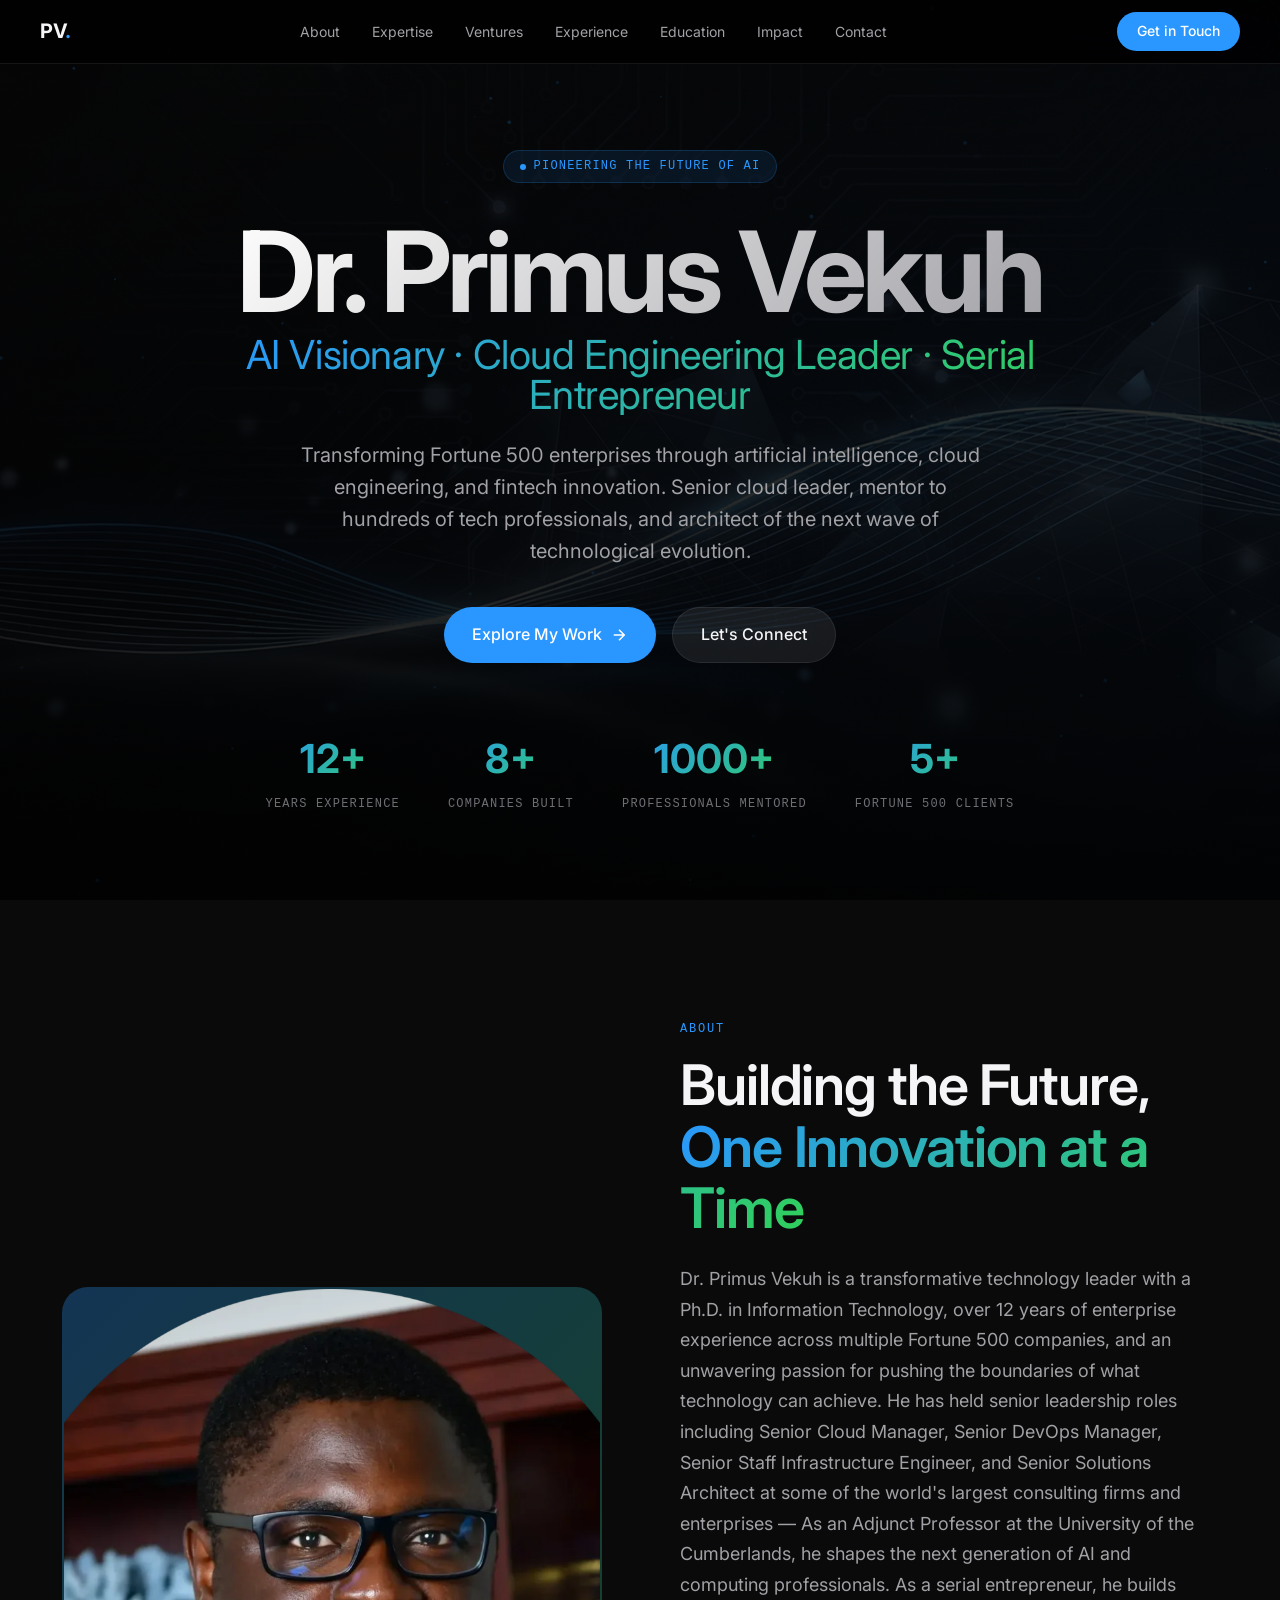
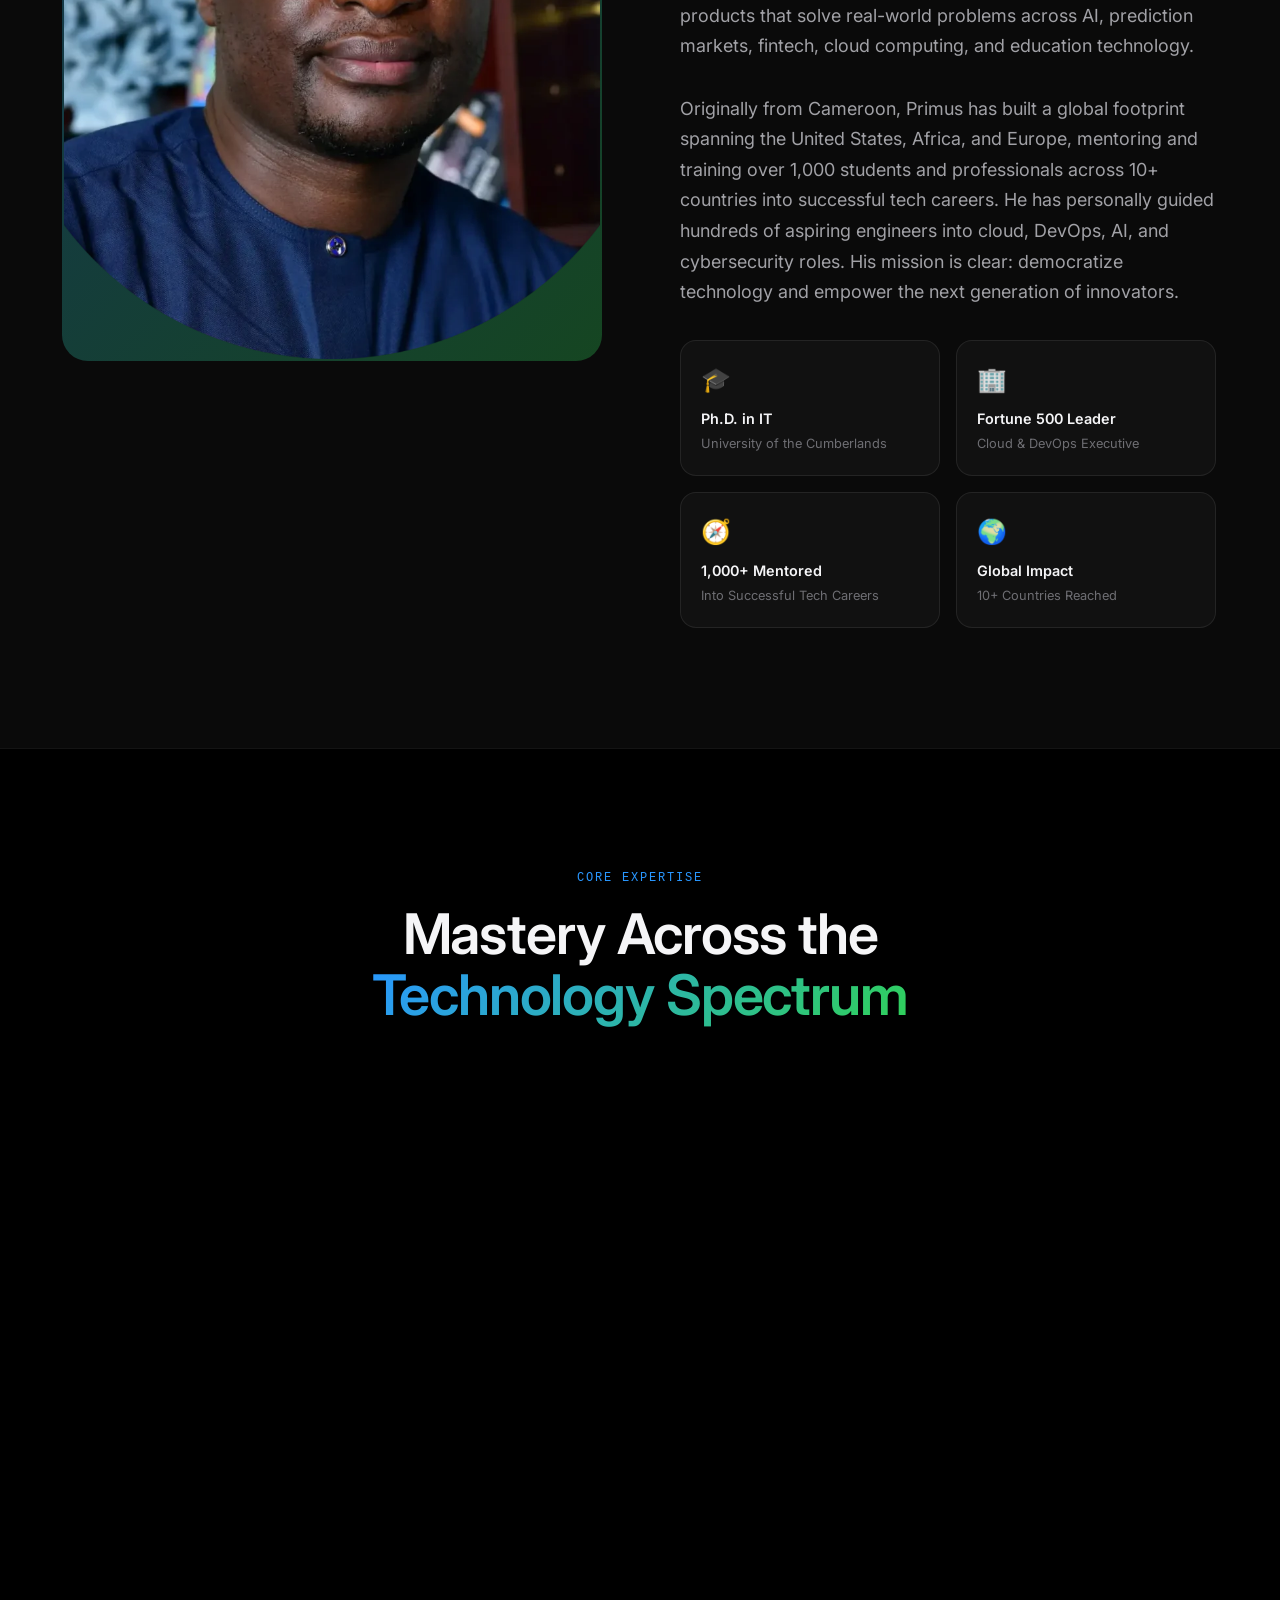
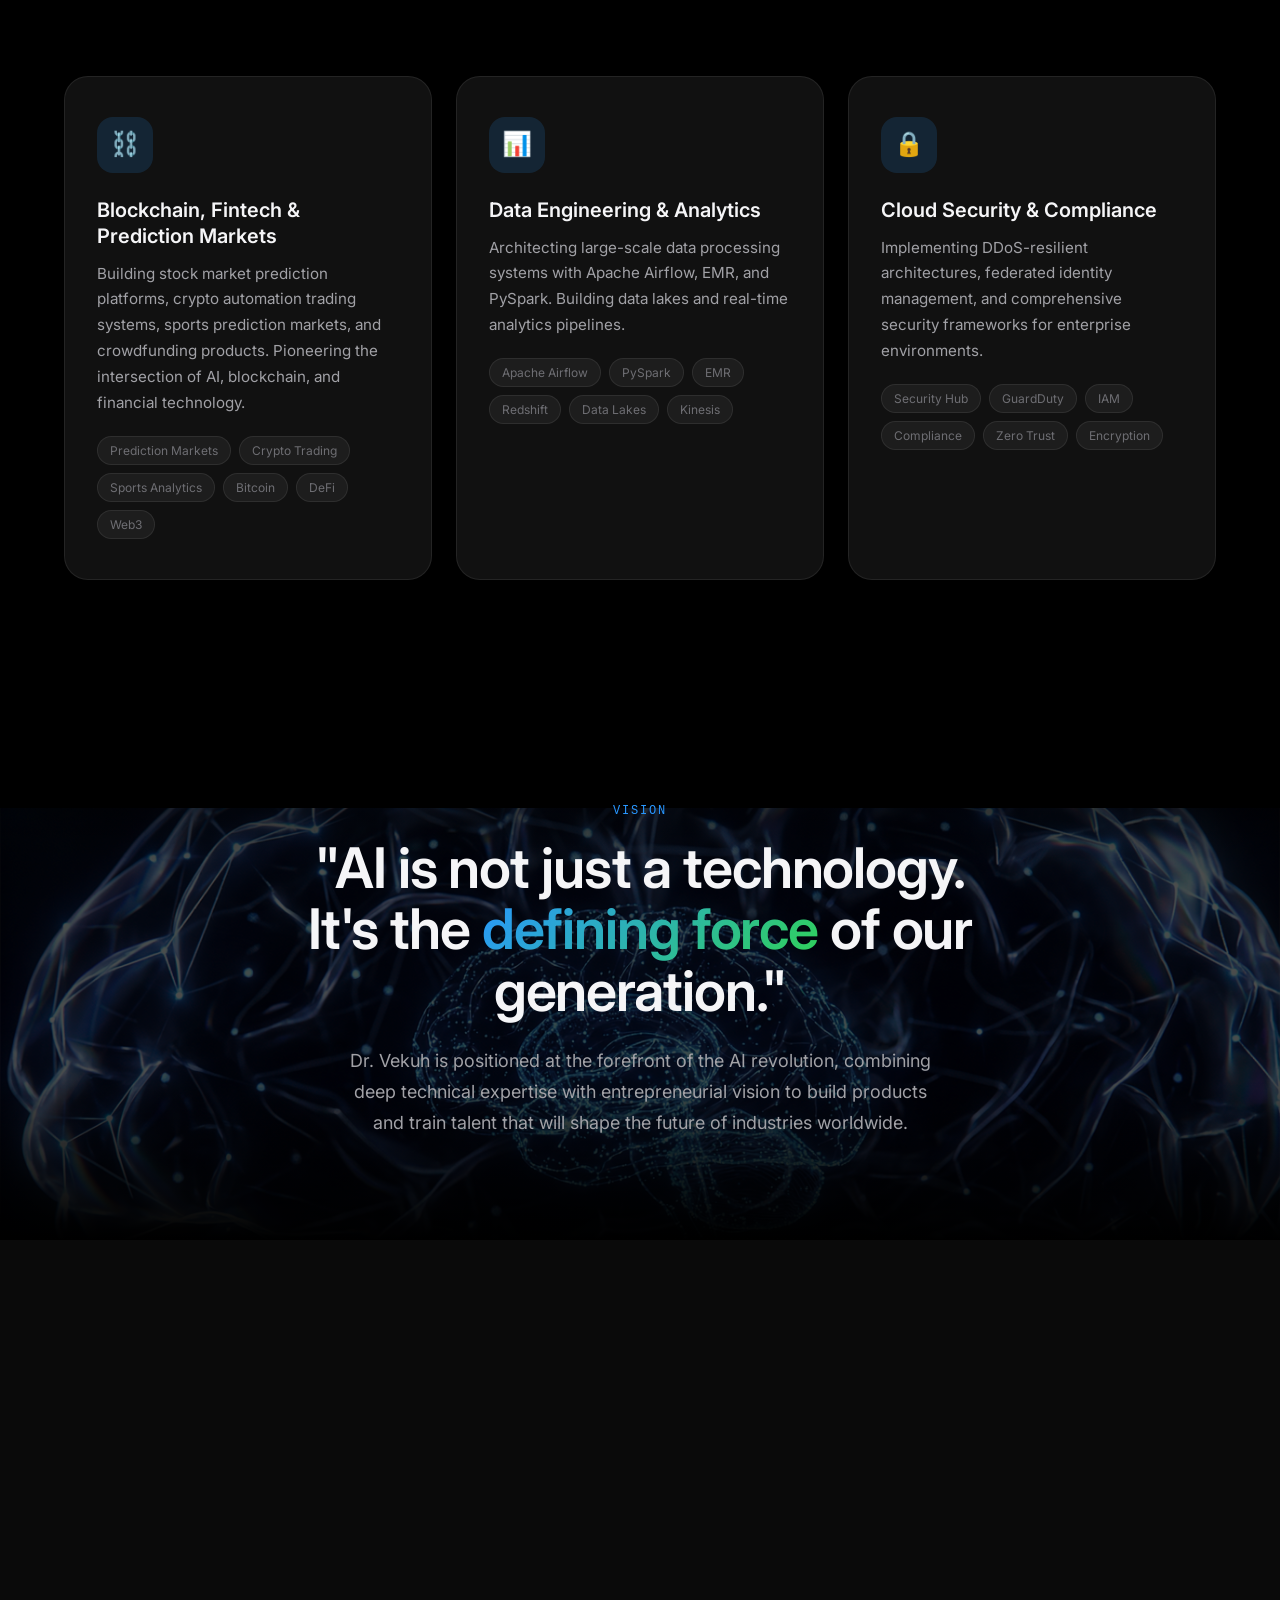
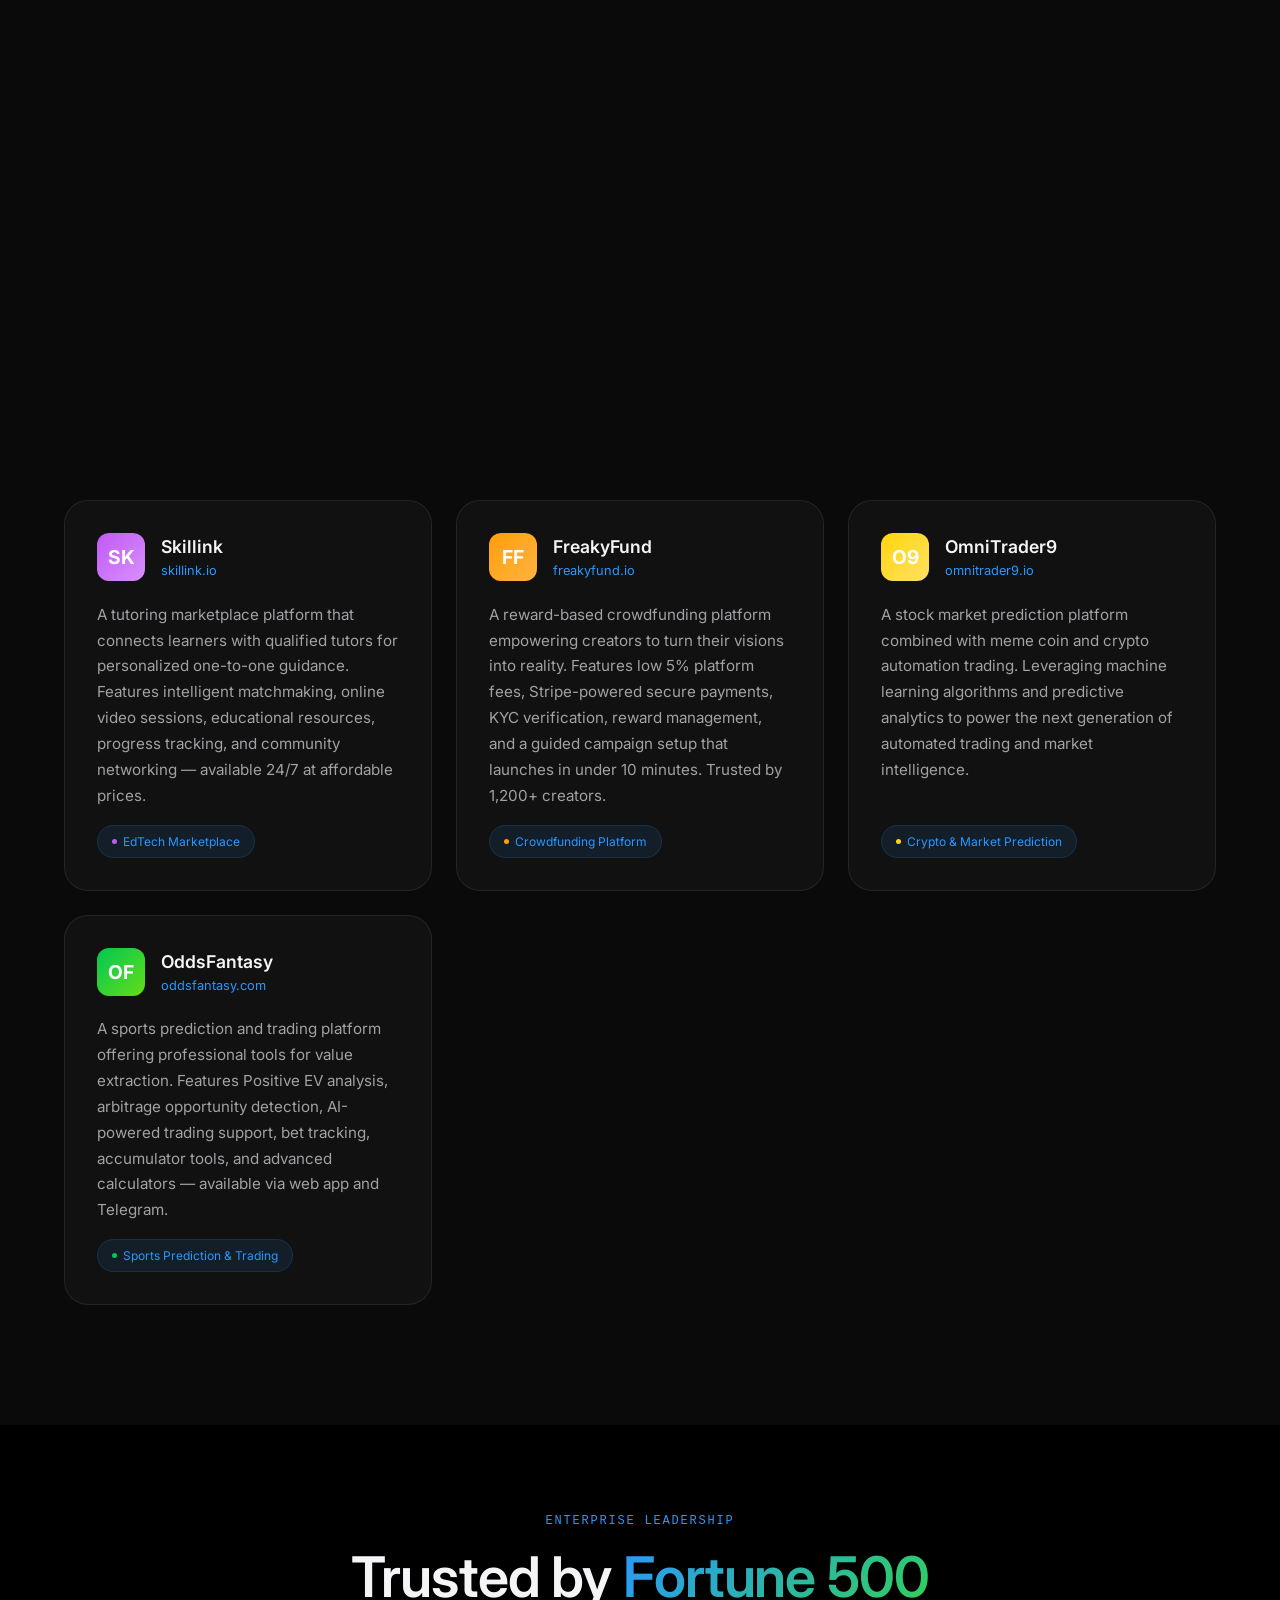
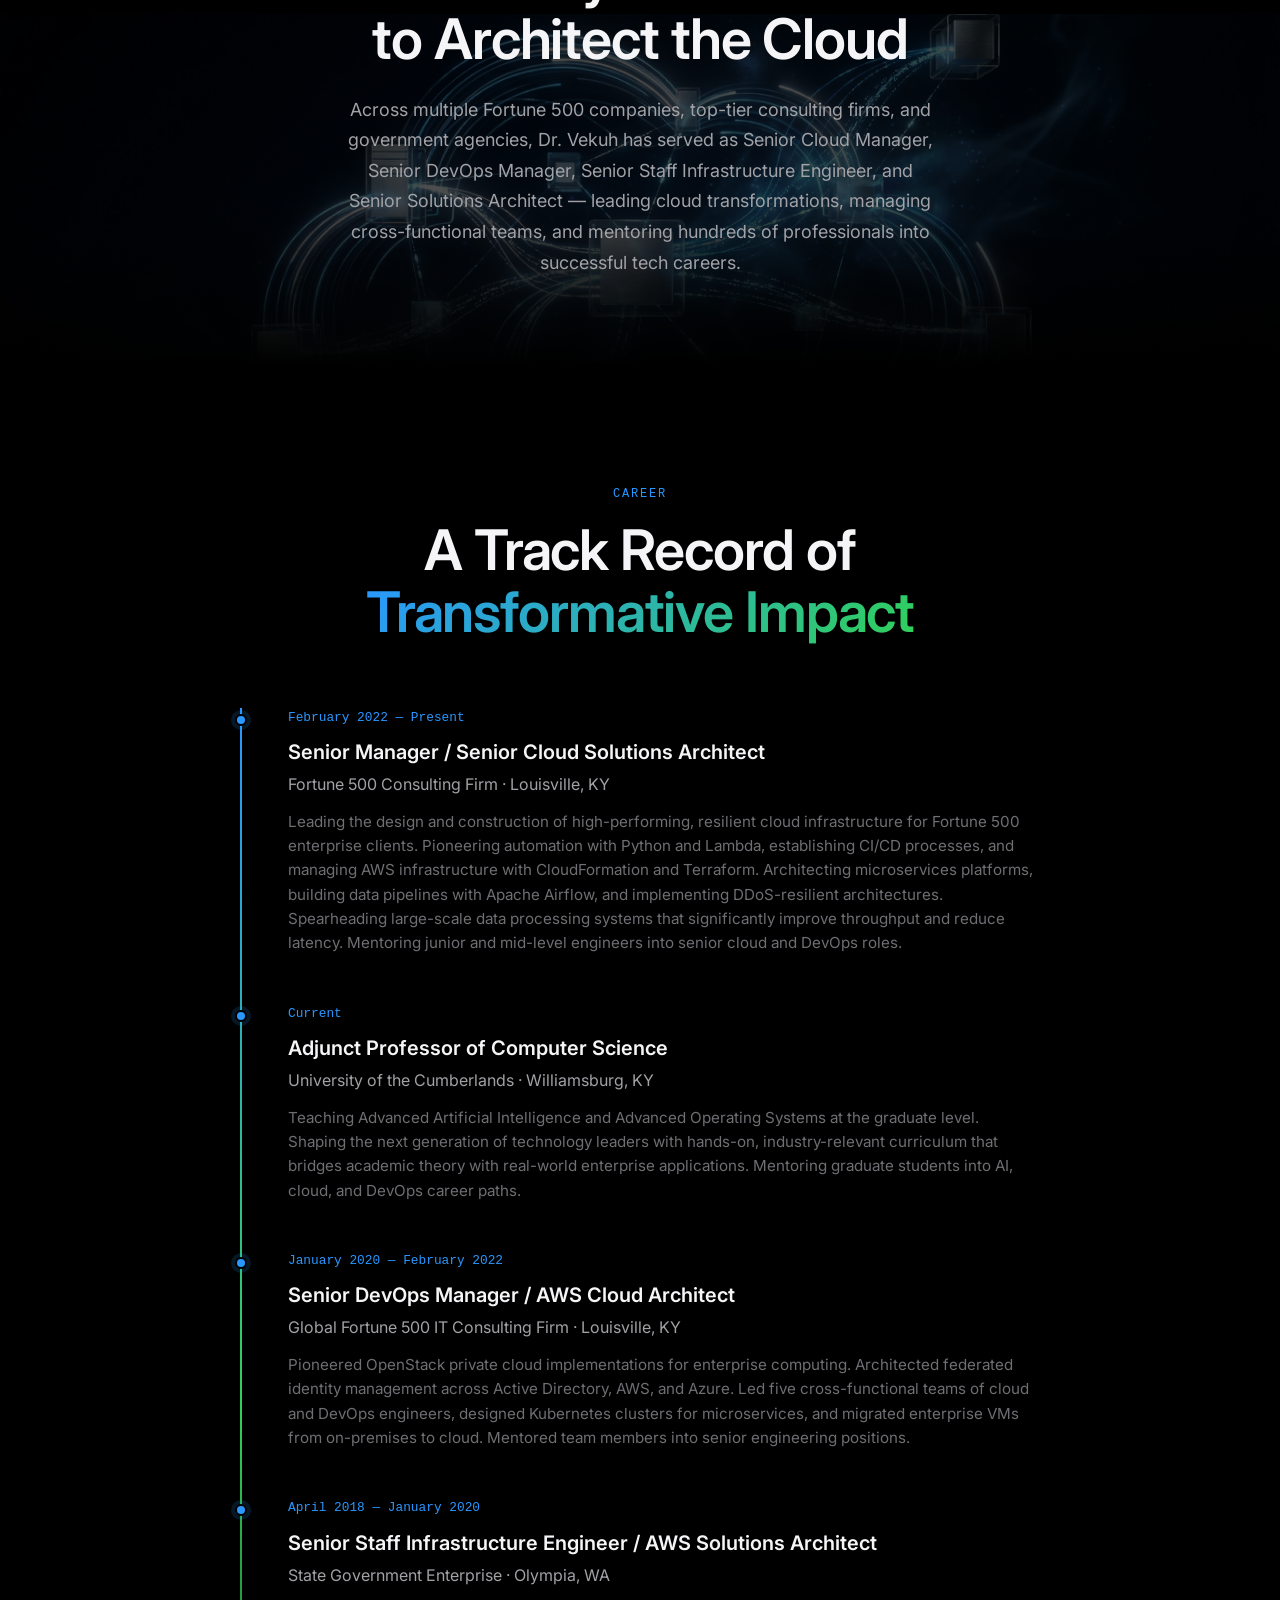
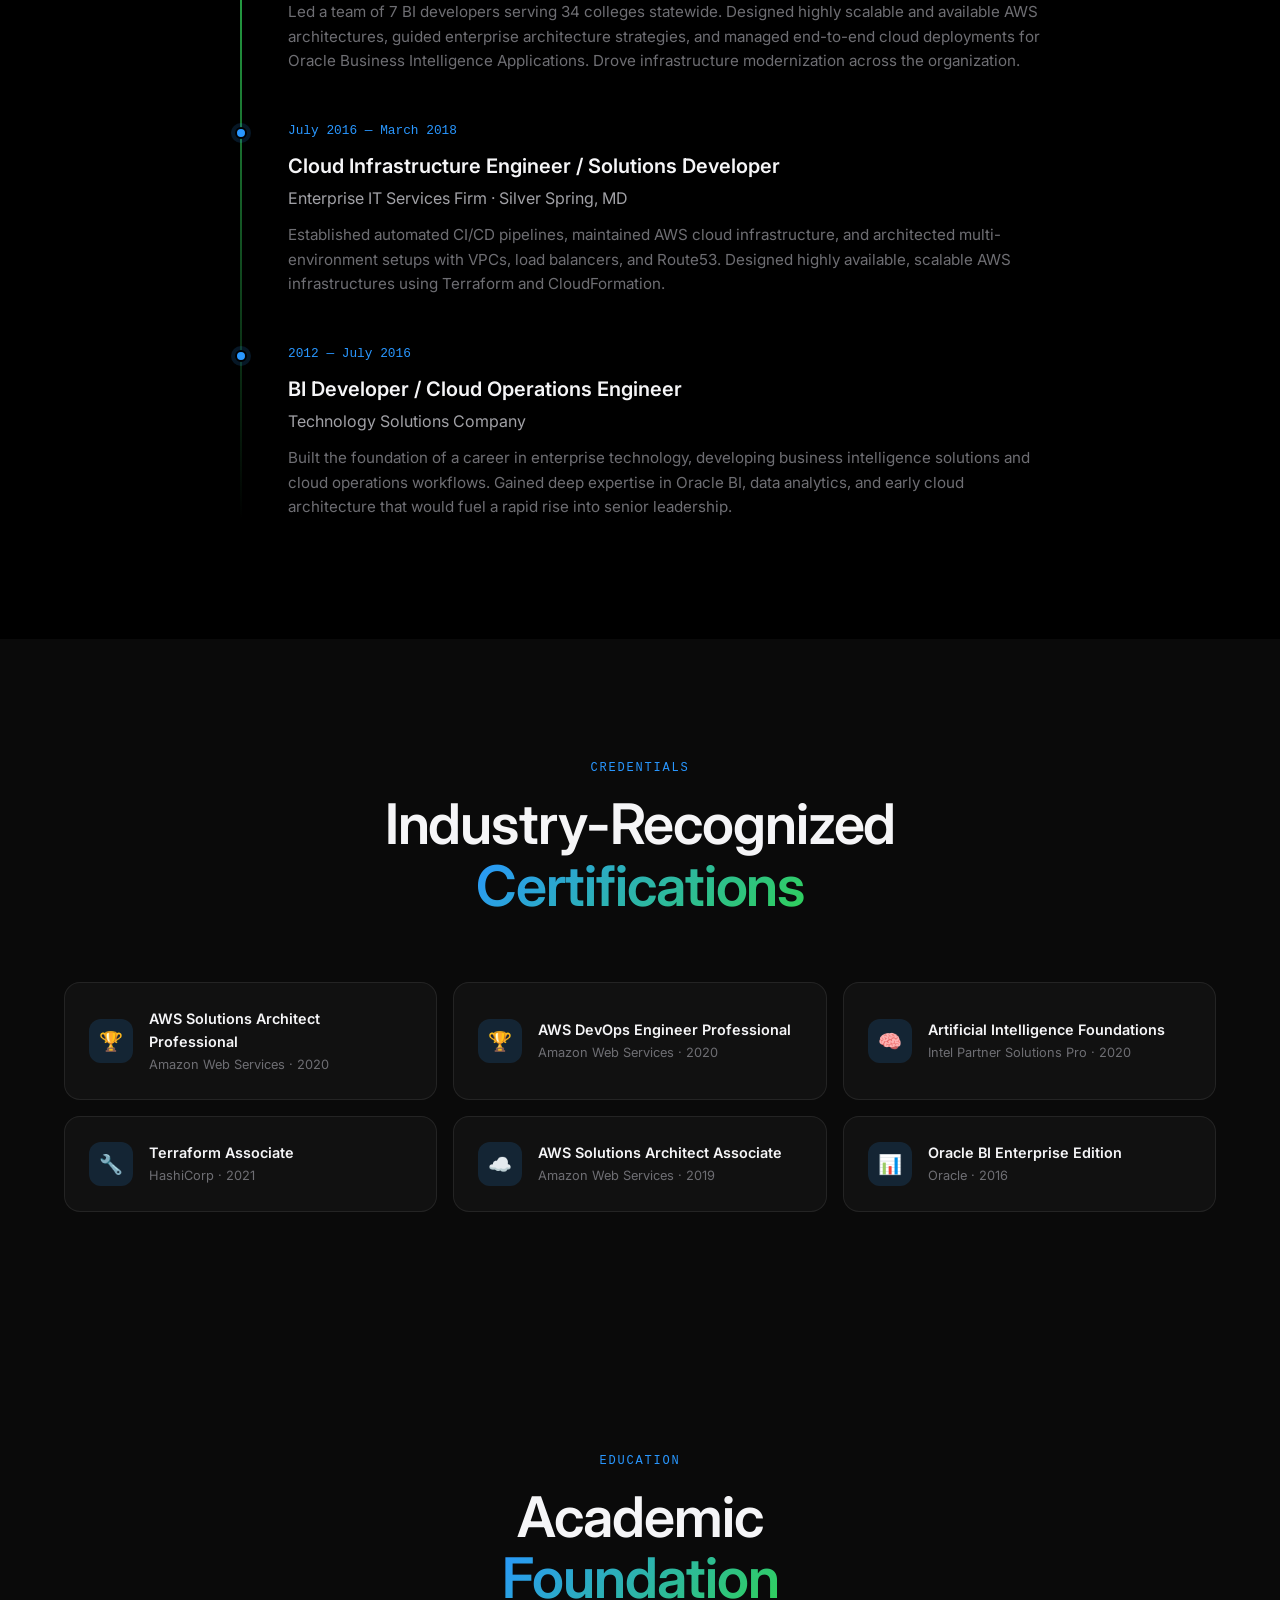
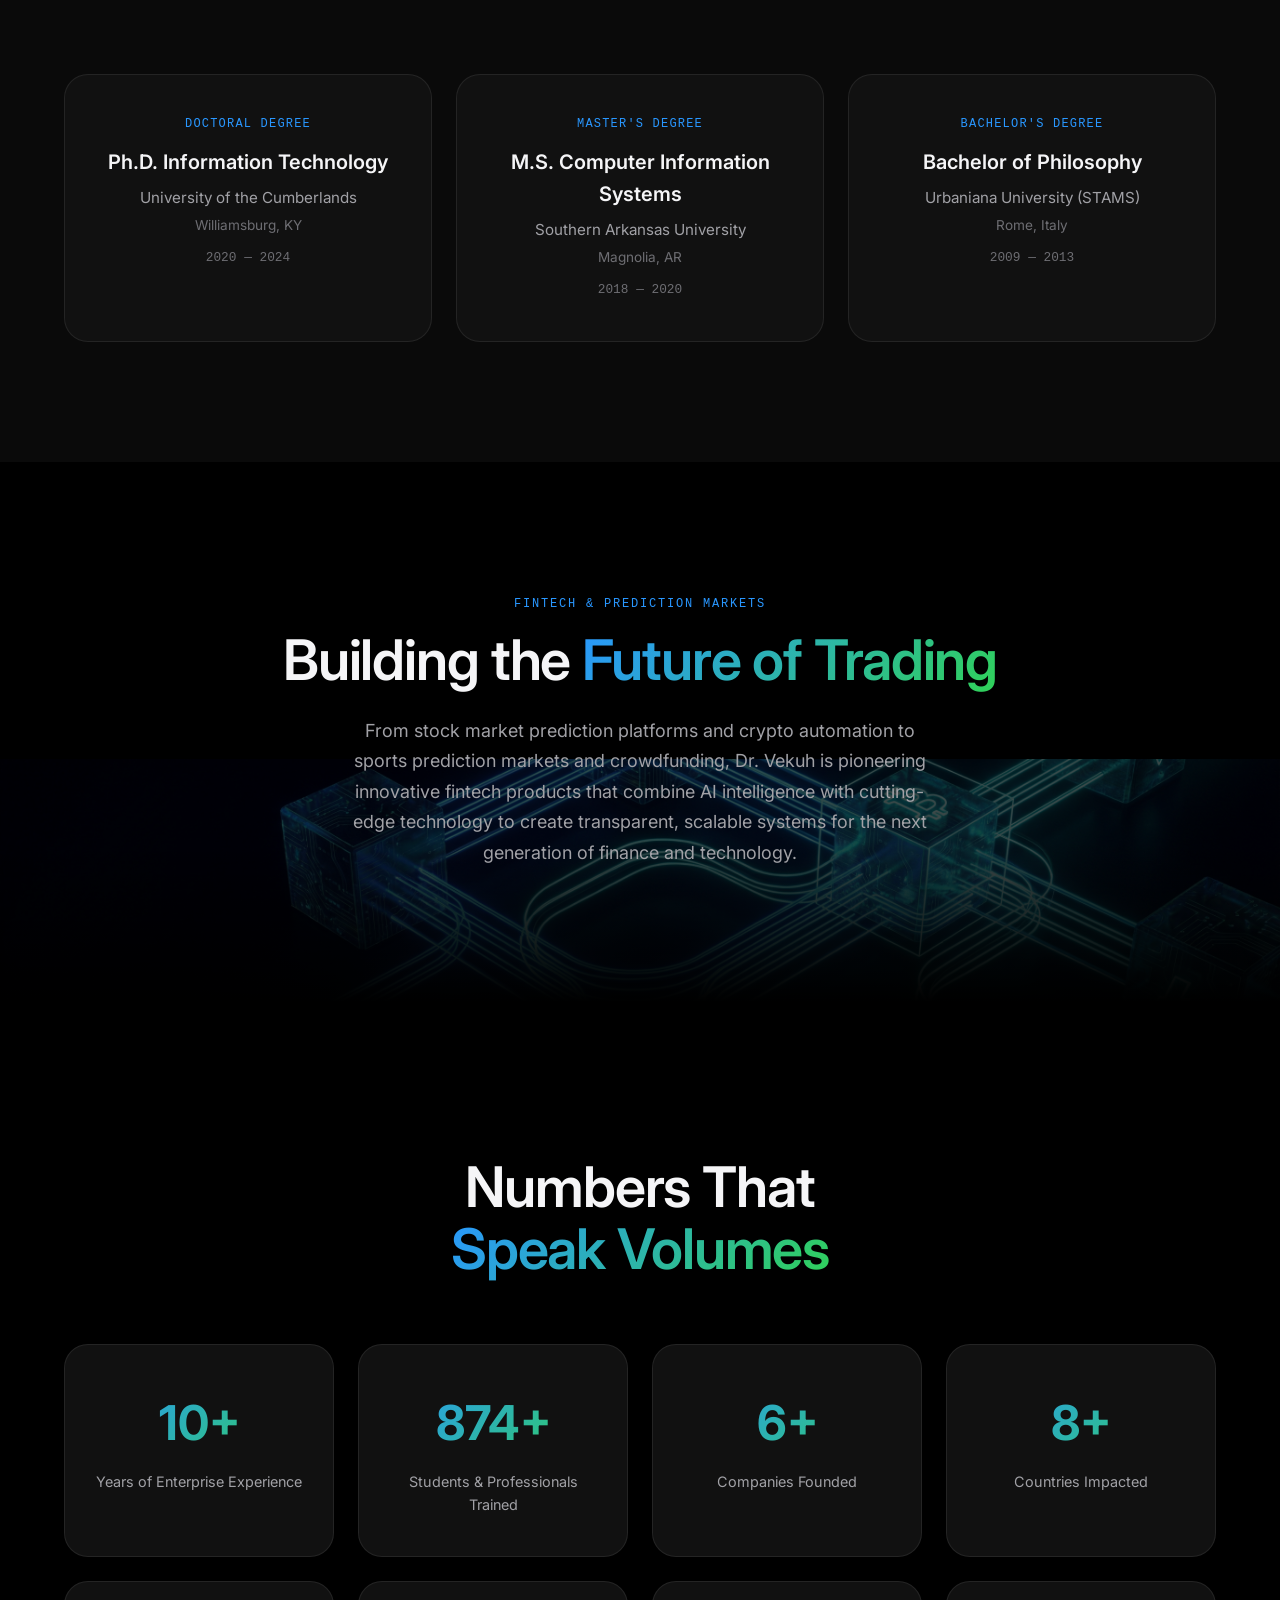
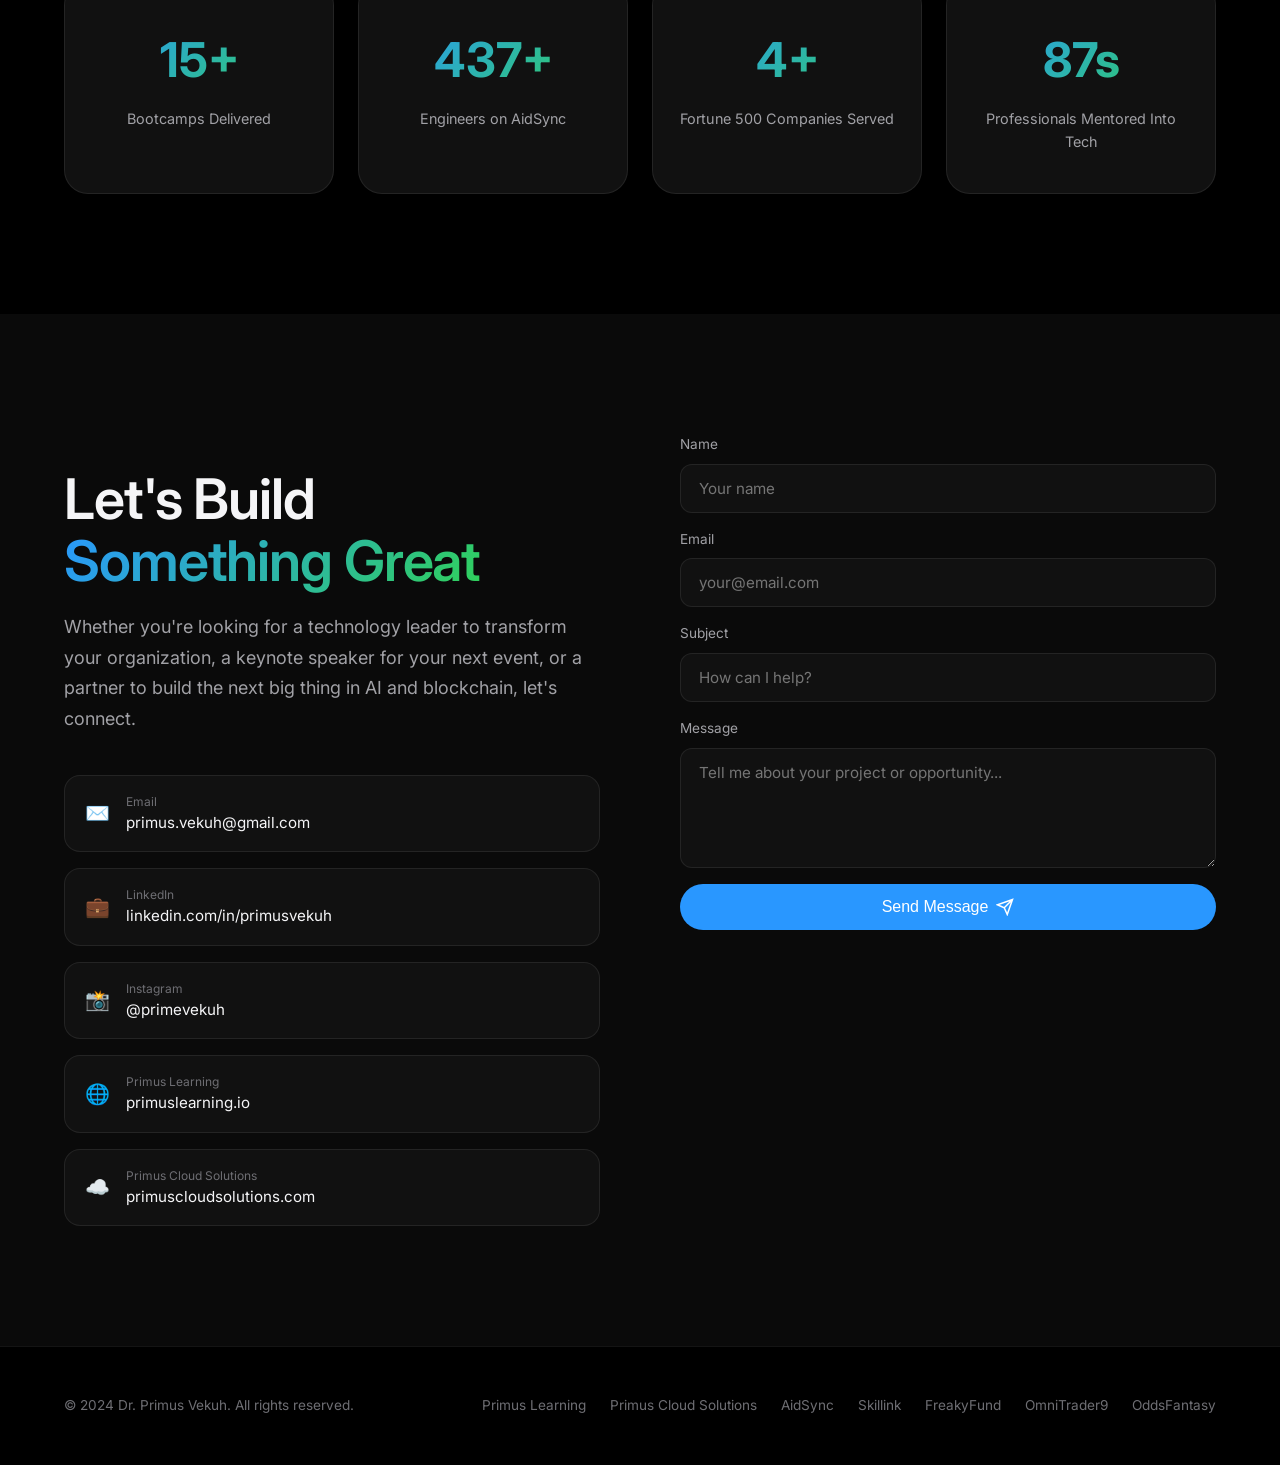
==== index.html @ 3b30a847 "add profile to repo" ====
<!DOCTYPE html>
<html lang="en">
<head>
  <meta charset="UTF-8">
  <meta name="viewport" content="width=device-width, initial-scale=1.0">
  <title>Dr. Primus Vekuh | AI Visionary, Cloud Architect & Serial Entrepreneur</title>
  <meta name="description" content="Dr. Primus Vekuh is a visionary AI leader, cloud architect, and serial entrepreneur. Adjunct Professor at University of the Cumberlands, and founder of multiple tech companies transforming industries through AI, Cloud, and Blockchain.">
  <meta name="keywords" content="Primus Vekuh, AI, Cloud Computing, DevOps, Blockchain, Machine Learning, Entrepreneur, University of the Cumberlands">
  <meta property="og:title" content="Dr. Primus Vekuh | AI Visionary & Serial Entrepreneur">
  <meta property="og:description" content="Pioneering the future of AI, Cloud Computing, and Blockchain. 12+ years transforming enterprises through cutting-edge technology.">
  <meta property="og:type" content="website">
  <link rel="preconnect" href="https://fonts.googleapis.com">
  <link rel="preconnect" href="https://fonts.gstatic.com" crossorigin>
  <link href="https://fonts.googleapis.com/css2?family=Inter:wght@300;400;500;600;700;800&display=swap" rel="stylesheet">
  <link rel="stylesheet" href="css/style.css">
  <style>
    :root {
      --font-display: 'Inter', -apple-system, BlinkMacSystemFont, 'Segoe UI', Roboto, sans-serif;
      --font-body: 'Inter', -apple-system, BlinkMacSystemFont, 'Segoe UI', Roboto, sans-serif;
    }
  </style>
  <!-- Favicon -->
  <link rel="icon" type="image/svg+xml" href="data:image/svg+xml,<svg xmlns='http://www.w3.org/2000/svg' viewBox='0 0 100 100'><text y='.9em' font-size='90'>⚡</text></svg>">
</head>
<body>

  <!-- Particle Background -->
  <canvas id="particles-canvas"></canvas>

  <!-- Navigation -->
  <nav class="nav">
    <div class="nav-inner">
      <a href="#" class="nav-logo">PV<span>.</span></a>
      <ul class="nav-links">
        <li><a href="#about">About</a></li>
        <li><a href="#expertise">Expertise</a></li>
        <li><a href="#ventures">Ventures</a></li>
        <li><a href="#experience">Experience</a></li>
        <li><a href="#education">Education</a></li>
        <li><a href="#impact">Impact</a></li>
        <li><a href="#contact">Contact</a></li>
      </ul>
      <a href="#contact" class="nav-cta">Get in Touch</a>
      <button class="nav-toggle" aria-label="Toggle menu">
        <span></span>
        <span></span>
        <span></span>
      </button>
    </div>
  </nav>

  <!-- ==================== HERO ==================== -->
  <section class="hero" id="hero">
    <div class="hero-bg">
      <img src="images/hero-bg.jpg" alt="" loading="eager">
    </div>
    <div class="hero-content">
      <div class="hero-eyebrow">
        <span class="dot"></span>
        <span class="label" style="margin: 0; letter-spacing: 0.1em;">Pioneering the Future of AI</span>
      </div>
      <h1 class="hero-title">
        <span class="name">Dr. Primus Vekuh</span>
        <span class="role">AI Visionary &middot; Cloud Engineering Leader &middot; Serial Entrepreneur</span>
      </h1>
      <p class="hero-subtitle">
        Transforming Fortune 500 enterprises through artificial intelligence, cloud engineering, and fintech innovation. 
        Senior cloud leader, mentor to hundreds of tech professionals, and architect of the next wave of technological evolution.
      </p>
      <div class="hero-actions">
        <a href="#ventures" class="btn btn-primary">
          Explore My Work
          <svg class="btn-icon" viewBox="0 0 24 24" fill="none" stroke="currentColor" stroke-width="2"><path d="M5 12h14M12 5l7 7-7 7"/></svg>
        </a>
        <a href="#contact" class="btn btn-secondary">
          Let's Connect
        </a>
      </div>
      <div class="hero-stats">
        <div class="hero-stat">
          <div class="number" data-count="12" data-suffix="+">0</div>
          <span class="label">Years Experience</span>
        </div>
        <div class="hero-stat">
          <div class="number" data-count="8" data-suffix="+">0</div>
          <span class="label">Companies Built</span>
        </div>
        <div class="hero-stat">
          <div class="number" data-count="1000" data-suffix="+">0</div>
          <span class="label">Professionals Mentored</span>
        </div>
        <div class="hero-stat">
          <div class="number" data-count="5" data-suffix="+">0</div>
          <span class="label">Fortune 500 Clients</span>
        </div>
      </div>
    </div>
  </section>

  <!-- ==================== ABOUT ==================== -->
  <section class="section about" id="about">
    <div class="container">
      <div class="about-grid">
        <div class="about-image reveal">
          <img src="images/primus-headshot.webp" alt="Dr. Primus Vekuh">
        </div>
        <div class="about-content">
          <span class="label reveal">About</span>
          <h2 class="heading-lg reveal reveal-delay-1">Building the Future,<br><span class="text-gradient">One Innovation at a Time</span></h2>
          <p class="text-body reveal reveal-delay-2">
            Dr. Primus Vekuh is a transformative technology leader with a Ph.D. in Information Technology, 
            over 12 years of enterprise experience across multiple Fortune 500 companies, and an unwavering passion 
            for pushing the boundaries of what technology can achieve. He has held senior leadership roles including 
            Senior Cloud Manager, Senior DevOps Manager, Senior Staff Infrastructure Engineer, and Senior Solutions Architect 
            at some of the world's largest consulting firms and enterprises &mdash; As an Adjunct Professor at the University of the Cumberlands, he 
            shapes the next generation of AI and computing professionals. As a serial entrepreneur, he builds 
            products that solve real-world problems across AI, prediction markets, fintech, cloud computing, and education technology.
          </p>
          <p class="text-body reveal reveal-delay-2" style="margin-top: 16px;">
            Originally from Cameroon, Primus has built a global footprint spanning the United States, Africa, 
            and Europe, mentoring and training over 1,000 students and professionals across 10+ countries into 
            successful tech careers. He has personally guided hundreds of aspiring engineers into cloud, DevOps, 
            AI, and cybersecurity roles. His mission is clear: democratize technology and empower the next generation of innovators.
          </p>
          <div class="about-highlights reveal reveal-delay-3">
            <div class="about-highlight">
              <div class="icon">🎓</div>
              <div class="title">Ph.D. in IT</div>
              <div class="desc">University of the Cumberlands</div>
            </div>
            <div class="about-highlight">
              <div class="icon">🏢</div>
              <div class="title">Fortune 500 Leader</div>
              <div class="desc">Cloud & DevOps Executive</div>
            </div>
            <div class="about-highlight">
              <div class="icon">🧭</div>
              <div class="title">1,000+ Mentored</div>
              <div class="desc">Into Successful Tech Careers</div>
            </div>
            <div class="about-highlight">
              <div class="icon">🌍</div>
              <div class="title">Global Impact</div>
              <div class="desc">10+ Countries Reached</div>
            </div>
          </div>
        </div>
      </div>
    </div>
  </section>

  <div class="section-divider"></div>

  <!-- ==================== EXPERTISE ==================== -->
  <section class="section" id="expertise">
    <div class="container">
      <div class="section-header">
        <span class="label reveal">Core Expertise</span>
        <h2 class="heading-lg reveal reveal-delay-1">Mastery Across the<br><span class="text-gradient">Technology Spectrum</span></h2>
        <p class="text-body reveal reveal-delay-2">
          From architecting enterprise cloud infrastructures to building AI models and blockchain products, 
          Dr. Vekuh brings deep expertise across the most transformative technologies of our time.
        </p>
      </div>

      <div class="expertise-grid">
        <!-- AI & Machine Learning -->
        <div class="expertise-card reveal">
          <div class="expertise-icon">🧠</div>
          <h3 class="heading-sm">Artificial Intelligence & MLOps</h3>
          <p class="text-body">
            Teaching Advanced AI at university level while building production ML pipelines. 
            Expert in model optimization, prediction systems, and deploying AI at enterprise scale.
          </p>
          <div class="expertise-tags">
            <span class="expertise-tag">Machine Learning</span>
            <span class="expertise-tag">MLOps</span>
            <span class="expertise-tag">Model Optimization</span>
            <span class="expertise-tag">Prediction Models</span>
            <span class="expertise-tag">Neural Networks</span>
            <span class="expertise-tag">Intel AI</span>
          </div>
        </div>

        <!-- Cloud Computing -->
        <div class="expertise-card reveal reveal-delay-1">
          <div class="expertise-icon">☁️</div>
          <h3 class="heading-sm">Cloud Architecture & Engineering</h3>
          <p class="text-body">
            AWS-certified professional architect designing resilient, scalable cloud infrastructures 
            for enterprise clients. Multi-cloud expert across AWS, Azure, and GCP.
          </p>
          <div class="expertise-tags">
            <span class="expertise-tag">AWS</span>
            <span class="expertise-tag">Azure</span>
            <span class="expertise-tag">GCP</span>
            <span class="expertise-tag">Terraform</span>
            <span class="expertise-tag">CloudFormation</span>
            <span class="expertise-tag">Multi-Cloud</span>
          </div>
        </div>

        <!-- DevOps -->
        <div class="expertise-card reveal reveal-delay-2">
          <div class="expertise-icon">⚙️</div>
          <h3 class="heading-sm">DevOps & Infrastructure Automation</h3>
          <p class="text-body">
            Pioneering CI/CD pipelines, container orchestration, and infrastructure-as-code 
            practices that accelerate delivery and eliminate operational bottlenecks.
          </p>
          <div class="expertise-tags">
            <span class="expertise-tag">Docker</span>
            <span class="expertise-tag">Kubernetes</span>
            <span class="expertise-tag">Jenkins</span>
            <span class="expertise-tag">CI/CD</span>
            <span class="expertise-tag">Ansible</span>
            <span class="expertise-tag">EKS/ECS</span>
          </div>
        </div>

        <!-- Blockchain -->
        <div class="expertise-card reveal">
          <div class="expertise-icon">⛓️</div>
          <h3 class="heading-sm">Blockchain, Fintech & Prediction Markets</h3>
          <p class="text-body">
            Building stock market prediction platforms, crypto automation trading systems, sports prediction markets, 
            and crowdfunding products. Pioneering the intersection of AI, blockchain, and financial technology.
          </p>
          <div class="expertise-tags">
            <span class="expertise-tag">Prediction Markets</span>
            <span class="expertise-tag">Crypto Trading</span>
            <span class="expertise-tag">Sports Analytics</span>
            <span class="expertise-tag">Bitcoin</span>
            <span class="expertise-tag">DeFi</span>
            <span class="expertise-tag">Web3</span>
          </div>
        </div>

        <!-- Data & Analytics -->
        <div class="expertise-card reveal reveal-delay-1">
          <div class="expertise-icon">📊</div>
          <h3 class="heading-sm">Data Engineering & Analytics</h3>
          <p class="text-body">
            Architecting large-scale data processing systems with Apache Airflow, EMR, and PySpark. 
            Building data lakes and real-time analytics pipelines.
          </p>
          <div class="expertise-tags">
            <span class="expertise-tag">Apache Airflow</span>
            <span class="expertise-tag">PySpark</span>
            <span class="expertise-tag">EMR</span>
            <span class="expertise-tag">Redshift</span>
            <span class="expertise-tag">Data Lakes</span>
            <span class="expertise-tag">Kinesis</span>
          </div>
        </div>

        <!-- Security -->
        <div class="expertise-card reveal reveal-delay-2">
          <div class="expertise-icon">🔒</div>
          <h3 class="heading-sm">Cloud Security & Compliance</h3>
          <p class="text-body">
            Implementing DDoS-resilient architectures, federated identity management, and 
            comprehensive security frameworks for enterprise environments.
          </p>
          <div class="expertise-tags">
            <span class="expertise-tag">Security Hub</span>
            <span class="expertise-tag">GuardDuty</span>
            <span class="expertise-tag">IAM</span>
            <span class="expertise-tag">Compliance</span>
            <span class="expertise-tag">Zero Trust</span>
            <span class="expertise-tag">Encryption</span>
          </div>
        </div>
      </div>
    </div>
  </section>

  <!-- ==================== AI FEATURED SECTION ==================== -->
  <section class="featured-section">
    <div class="bg-image">
      <img src="images/ai-abstract.jpg" alt="" class="parallax-bg" data-speed="0.3">
    </div>
    <div class="featured-content">
      <span class="label reveal" style="margin-bottom: 16px; display: block;">Vision</span>
      <h2 class="heading-lg reveal reveal-delay-1" style="color: #f5f5f7;">
        "AI is not just a technology.<br>It's the <span class="text-gradient">defining force</span> of our generation."
      </h2>
      <p class="text-body reveal reveal-delay-2" style="margin-top: 24px;">
        Dr. Vekuh is positioned at the forefront of the AI revolution, combining deep technical expertise 
        with entrepreneurial vision to build products and train talent that will shape the future of industries worldwide.
      </p>
    </div>
  </section>

  <!-- ==================== VENTURES ==================== -->
  <section class="section ventures" id="ventures">
    <div class="container">
      <div class="section-header">
        <span class="label reveal">Ventures & Products</span>
        <h2 class="heading-lg reveal reveal-delay-1">A Portfolio of<br><span class="text-gradient">Innovation</span></h2>
        <p class="text-body reveal reveal-delay-2">
          Serial entrepreneur building products that solve real problems across education, 
          cloud computing, prediction markets, fintech, and IT services.
        </p>
      </div>

      <div class="ventures-grid">
        <!-- Primus Cloud Solutions -->
        <div class="venture-card reveal">
          <div class="venture-header">
            <div class="venture-logo" style="background: linear-gradient(135deg, #0077ed, #2997ff);">PC</div>
            <div>
              <div class="venture-name">Primus Cloud Solutions</div>
              <div class="venture-url">primuscloudsolutions.com</div>
            </div>
          </div>
          <p class="text-body">
            A client-focused cloud computing company delivering advanced solutions to businesses in Africa, Asia, and Europe. 
            Services include Migration as a Service, DevOps as a Service, Cloud Application Deployment, Cloud Security, 
            and Application Development &mdash; helping organizations operate above limitations while cutting costs.
          </p>
          <div class="venture-badge">
            <span class="dot" style="width:5px;height:5px;border-radius:50%;background:var(--color-accent);"></span>
            Cloud & Infrastructure
          </div>
        </div>

        <!-- Primus Learning -->
        <div class="venture-card reveal reveal-delay-1">
          <div class="venture-header">
            <div class="venture-logo" style="background: linear-gradient(135deg, #30d158, #34c759);">PL</div>
            <div>
              <div class="venture-name">Primus Learning</div>
              <div class="venture-url">primuslearning.io</div>
            </div>
          </div>
          <p class="text-body">
            A global tech education platform helping learners build better technology skills, faster. Offers bootcamps in 
            DevOps, Cloud Engineering, Cybersecurity, SEO, and Salesforce, along with free courses and personalized 
            one-to-one teaching. Trained 1,000+ students across 10+ countries.
          </p>
          <div class="venture-badge">
            <span class="dot" style="width:5px;height:5px;border-radius:50%;background:#30d158;"></span>
            EdTech & Training
          </div>
        </div>

        <!-- AidSync -->
        <div class="venture-card reveal reveal-delay-2">
          <div class="venture-header">
            <div class="venture-logo" style="background: linear-gradient(135deg, #ff375f, #ff6482);">AS</div>
            <div>
              <div class="venture-name">AidSync</div>
              <div class="venture-url">aidsync.io</div>
            </div>
          </div>
          <p class="text-body">
            An IT marketplace connecting clients with 500+ vetted engineers for fast issue resolution. Features 
            centralized ticket tracking, real-time progress monitoring, and a transparent payment model. Covers 
            web development, cloud, AI, DevOps, cybersecurity, networking, and system administration.
          </p>
          <div class="venture-badge">
            <span class="dot" style="width:5px;height:5px;border-radius:50%;background:#ff375f;"></span>
            IT Marketplace
          </div>
        </div>

        <!-- Skillink -->
        <div class="venture-card reveal">
          <div class="venture-header">
            <div class="venture-logo" style="background: linear-gradient(135deg, #bf5af2, #da8fff);">SK</div>
            <div>
              <div class="venture-name">Skillink</div>
              <div class="venture-url">skillink.io</div>
            </div>
          </div>
          <p class="text-body">
            A tutoring marketplace platform that connects learners with qualified tutors for personalized one-to-one guidance. 
            Features intelligent matchmaking, online video sessions, educational resources, progress tracking, 
            and community networking &mdash; available 24/7 at affordable prices.
          </p>
          <div class="venture-badge">
            <span class="dot" style="width:5px;height:5px;border-radius:50%;background:#bf5af2;"></span>
            EdTech Marketplace
          </div>
        </div>

        <!-- FreakyFund -->
        <div class="venture-card reveal reveal-delay-1">
          <div class="venture-header">
            <div class="venture-logo" style="background: linear-gradient(135deg, #ff9f0a, #ffb340);">FF</div>
            <div>
              <div class="venture-name">FreakyFund</div>
              <div class="venture-url">freakyfund.io</div>
            </div>
          </div>
          <p class="text-body">
            A reward-based crowdfunding platform empowering creators to turn their visions into reality. 
            Features low 5% platform fees, Stripe-powered secure payments, KYC verification, reward management, 
            and a guided campaign setup that launches in under 10 minutes. Trusted by 1,200+ creators.
          </p>
          <div class="venture-badge">
            <span class="dot" style="width:5px;height:5px;border-radius:50%;background:#ff9f0a;"></span>
            Crowdfunding Platform
          </div>
        </div>

        <!-- OmniTrader9 -->
        <div class="venture-card reveal reveal-delay-2">
          <div class="venture-header">
            <div class="venture-logo" style="background: linear-gradient(135deg, #ffd60a, #ffe066);">O9</div>
            <div>
              <div class="venture-name">OmniTrader9</div>
              <div class="venture-url">omnitrader9.io</div>
            </div>
          </div>
          <p class="text-body">
            A stock market prediction platform combined with meme coin and crypto automation trading. 
            Leveraging machine learning algorithms and predictive analytics to power the next generation 
            of automated trading and market intelligence.
          </p>
          <div class="venture-badge">
            <span class="dot" style="width:5px;height:5px;border-radius:50%;background:#ffd60a;"></span>
            Crypto & Market Prediction
          </div>
        </div>

        <!-- OddsFantasy -->
        <div class="venture-card reveal">
          <div class="venture-header">
            <div class="venture-logo" style="background: linear-gradient(135deg, #00c853, #64dd17);">OF</div>
            <div>
              <div class="venture-name">OddsFantasy</div>
              <div class="venture-url">oddsfantasy.com</div>
            </div>
          </div>
          <p class="text-body">
            A sports prediction and trading platform offering professional tools for value extraction. 
            Features Positive EV analysis, arbitrage opportunity detection, AI-powered trading support, 
            bet tracking, accumulator tools, and advanced calculators &mdash; available via web app and Telegram.
          </p>
          <div class="venture-badge">
            <span class="dot" style="width:5px;height:5px;border-radius:50%;background:#00c853;"></span>
            Sports Prediction & Trading
          </div>
        </div>
      </div>
    </div>
  </section>

  <!-- ==================== CLOUD FEATURED SECTION ==================== -->
  <section class="featured-section">
    <div class="bg-image">
      <img src="images/cloud-bg.jpg" alt="" class="parallax-bg" data-speed="0.3">
    </div>
    <div class="featured-content">
      <span class="label reveal" style="margin-bottom: 16px; display: block;">Enterprise Leadership</span>
      <h2 class="heading-lg reveal reveal-delay-1" style="color: #f5f5f7;">
        Trusted by <span class="text-gradient">Fortune 500</span><br>to Architect the Cloud
      </h2>
      <p class="text-body reveal reveal-delay-2" style="margin-top: 24px;">
        Across multiple Fortune 500 companies, top-tier consulting firms, and government agencies, Dr. Vekuh has served as 
        Senior Cloud Manager, Senior DevOps Manager, Senior Staff Infrastructure Engineer, and Senior Solutions Architect &mdash; 
        leading cloud transformations, managing cross-functional teams, and mentoring hundreds of professionals into successful tech careers.
      </p>
    </div>
  </section>

  <!-- ==================== EXPERIENCE ==================== -->
  <section class="section" id="experience">
    <div class="container">
      <div class="section-header">
        <span class="label reveal">Career</span>
        <h2 class="heading-lg reveal reveal-delay-1">A Track Record of<br><span class="text-gradient">Transformative Impact</span></h2>
      </div>

      <div class="timeline">
        <!-- Current Role -->
        <div class="timeline-item reveal">
          <div class="timeline-dot"></div>
          <div class="timeline-date">February 2022 &mdash; Present</div>
          <div class="timeline-title">Senior Manager / Senior Cloud Solutions Architect</div>
          <div class="timeline-company">Fortune 500 Consulting Firm &middot; Louisville, KY</div>
          <div class="timeline-desc">
            Leading the design and construction of high-performing, resilient cloud infrastructure for Fortune 500 
            enterprise clients. Pioneering automation with Python and Lambda, establishing CI/CD processes, and managing 
            AWS infrastructure with CloudFormation and Terraform. Architecting microservices platforms, building data 
            pipelines with Apache Airflow, and implementing DDoS-resilient architectures. Spearheading large-scale data 
            processing systems that significantly improve throughput and reduce latency. Mentoring junior and mid-level 
            engineers into senior cloud and DevOps roles.
          </div>
        </div>

        <!-- University -->
        <div class="timeline-item reveal">
          <div class="timeline-dot"></div>
          <div class="timeline-date">Current</div>
          <div class="timeline-title">Adjunct Professor of Computer Science</div>
          <div class="timeline-company">University of the Cumberlands &middot; Williamsburg, KY</div>
          <div class="timeline-desc">
            Teaching Advanced Artificial Intelligence and Advanced Operating Systems at the graduate level. 
            Shaping the next generation of technology leaders with hands-on, industry-relevant curriculum 
            that bridges academic theory with real-world enterprise applications. Mentoring graduate students 
            into AI, cloud, and DevOps career paths.
          </div>
        </div>

        <!-- Senior DevOps Manager -->
        <div class="timeline-item reveal">
          <div class="timeline-dot"></div>
          <div class="timeline-date">January 2020 &mdash; February 2022</div>
          <div class="timeline-title">Senior DevOps Manager / AWS Cloud Architect</div>
          <div class="timeline-company">Global Fortune 500 IT Consulting Firm &middot; Louisville, KY</div>
          <div class="timeline-desc">
            Pioneered OpenStack private cloud implementations for enterprise computing. Architected federated 
            identity management across Active Directory, AWS, and Azure. Led five cross-functional teams of 
            cloud and DevOps engineers, designed Kubernetes clusters for microservices, and migrated enterprise 
            VMs from on-premises to cloud. Mentored team members into senior engineering positions.
          </div>
        </div>

        <!-- Senior Staff Infrastructure Engineer -->
        <div class="timeline-item reveal">
          <div class="timeline-dot"></div>
          <div class="timeline-date">April 2018 &mdash; January 2020</div>
          <div class="timeline-title">Senior Staff Infrastructure Engineer / AWS Solutions Architect</div>
          <div class="timeline-company">State Government Enterprise &middot; Olympia, WA</div>
          <div class="timeline-desc">
            Led a team of 7 BI developers serving 34 colleges statewide. Designed highly scalable and available 
            AWS architectures, guided enterprise architecture strategies, and managed end-to-end cloud deployments 
            for Oracle Business Intelligence Applications. Drove infrastructure modernization across the organization.
          </div>
        </div>

        <!-- Cloud Engineer -->
        <div class="timeline-item reveal">
          <div class="timeline-dot"></div>
          <div class="timeline-date">July 2016 &mdash; March 2018</div>
          <div class="timeline-title">Cloud Infrastructure Engineer / Solutions Developer</div>
          <div class="timeline-company">Enterprise IT Services Firm &middot; Silver Spring, MD</div>
          <div class="timeline-desc">
            Established automated CI/CD pipelines, maintained AWS cloud infrastructure, and architected 
            multi-environment setups with VPCs, load balancers, and Route53. Designed highly available, 
            scalable AWS infrastructures using Terraform and CloudFormation.
          </div>
        </div>

        <!-- Early Career -->
        <div class="timeline-item reveal">
          <div class="timeline-dot"></div>
          <div class="timeline-date">2012 &mdash; July 2016</div>
          <div class="timeline-title">BI Developer / Cloud Operations Engineer</div>
          <div class="timeline-company">Technology Solutions Company</div>
          <div class="timeline-desc">
            Built the foundation of a career in enterprise technology, developing business intelligence solutions 
            and cloud operations workflows. Gained deep expertise in Oracle BI, data analytics, and early cloud 
            architecture that would fuel a rapid rise into senior leadership.
          </div>
        </div>
      </div>
    </div>
  </section>

  <!-- ==================== CERTIFICATIONS ==================== -->
  <section class="section" id="certifications" style="background: var(--color-bg-secondary);">
    <div class="container">
      <div class="section-header">
        <span class="label reveal">Credentials</span>
        <h2 class="heading-lg reveal reveal-delay-1">Industry-Recognized<br><span class="text-gradient">Certifications</span></h2>
      </div>

      <div class="certs-grid">
        <div class="cert-card reveal">
          <div class="cert-icon">🏆</div>
          <div class="cert-info">
            <div class="cert-name">AWS Solutions Architect Professional</div>
            <div class="cert-issuer">Amazon Web Services &middot; 2020</div>
          </div>
        </div>
        <div class="cert-card reveal reveal-delay-1">
          <div class="cert-icon">🏆</div>
          <div class="cert-info">
            <div class="cert-name">AWS DevOps Engineer Professional</div>
            <div class="cert-issuer">Amazon Web Services &middot; 2020</div>
          </div>
        </div>
        <div class="cert-card reveal reveal-delay-2">
          <div class="cert-icon">🧠</div>
          <div class="cert-info">
            <div class="cert-name">Artificial Intelligence Foundations</div>
            <div class="cert-issuer">Intel Partner Solutions Pro &middot; 2020</div>
          </div>
        </div>
        <div class="cert-card reveal">
          <div class="cert-icon">🔧</div>
          <div class="cert-info">
            <div class="cert-name">Terraform Associate</div>
            <div class="cert-issuer">HashiCorp &middot; 2021</div>
          </div>
        </div>
        <div class="cert-card reveal reveal-delay-1">
          <div class="cert-icon">☁️</div>
          <div class="cert-info">
            <div class="cert-name">AWS Solutions Architect Associate</div>
            <div class="cert-issuer">Amazon Web Services &middot; 2019</div>
          </div>
        </div>
        <div class="cert-card reveal reveal-delay-2">
          <div class="cert-icon">📊</div>
          <div class="cert-info">
            <div class="cert-name">Oracle BI Enterprise Edition</div>
            <div class="cert-issuer">Oracle &middot; 2016</div>
          </div>
        </div>
      </div>
    </div>
  </section>

  <!-- ==================== EDUCATION ==================== -->
  <section class="section education" id="education">
    <div class="container">
      <div class="section-header">
        <span class="label reveal">Education</span>
        <h2 class="heading-lg reveal reveal-delay-1">Academic<br><span class="text-gradient">Foundation</span></h2>
      </div>

      <div class="edu-grid">
        <div class="edu-card reveal">
          <div class="edu-degree">Doctoral Degree</div>
          <div class="edu-title">Ph.D. Information Technology</div>
          <div class="edu-school">University of the Cumberlands</div>
          <div class="edu-location">Williamsburg, KY</div>
          <div class="edu-year">2020 &mdash; 2024</div>
        </div>
        <div class="edu-card reveal reveal-delay-1">
          <div class="edu-degree">Master's Degree</div>
          <div class="edu-title">M.S. Computer Information Systems</div>
          <div class="edu-school">Southern Arkansas University</div>
          <div class="edu-location">Magnolia, AR</div>
          <div class="edu-year">2018 &mdash; 2020</div>
        </div>
        <div class="edu-card reveal reveal-delay-2">
          <div class="edu-degree">Bachelor's Degree</div>
          <div class="edu-title">Bachelor of Philosophy</div>
          <div class="edu-school">Urbaniana University (STAMS)</div>
          <div class="edu-location">Rome, Italy</div>
          <div class="edu-year">2009 &mdash; 2013</div>
        </div>
      </div>
    </div>
  </section>

  <!-- ==================== BLOCKCHAIN FEATURED ==================== -->
  <section class="featured-section">
    <div class="bg-image">
      <img src="images/blockchain-bg.jpg" alt="" class="parallax-bg" data-speed="0.3">
    </div>
    <div class="featured-content">
      <span class="label reveal" style="margin-bottom: 16px; display: block;">Fintech & Prediction Markets</span>
      <h2 class="heading-lg reveal reveal-delay-1" style="color: #f5f5f7;">
        Building the <span class="text-gradient">Future of Trading</span>
      </h2>
      <p class="text-body reveal reveal-delay-2" style="margin-top: 24px;">
        From stock market prediction platforms and crypto automation to sports prediction markets and crowdfunding, 
        Dr. Vekuh is pioneering innovative fintech products that combine AI intelligence with cutting-edge technology 
        to create transparent, scalable systems for the next generation of finance and technology.
      </p>
    </div>
  </section>

  <!-- ==================== IMPACT ==================== -->
  <section class="section" id="impact">
    <div class="container">
      <div class="section-header">
        <span class="label reveal">Impact</span>
        <h2 class="heading-lg reveal reveal-delay-1">Numbers That<br><span class="text-gradient">Speak Volumes</span></h2>
      </div>

      <div class="impact-grid">
        <div class="impact-card reveal">
          <div class="impact-number" data-count="12" data-suffix="+">0</div>
          <div class="impact-label">Years of Enterprise Experience</div>
        </div>
        <div class="impact-card reveal reveal-delay-1">
          <div class="impact-number" data-count="1000" data-suffix="+">0</div>
          <div class="impact-label">Students & Professionals Trained</div>
        </div>
        <div class="impact-card reveal reveal-delay-2">
          <div class="impact-number" data-count="8" data-suffix="+">0</div>
          <div class="impact-label">Companies Founded</div>
        </div>
        <div class="impact-card reveal reveal-delay-3">
          <div class="impact-number" data-count="10" data-suffix="+">0</div>
          <div class="impact-label">Countries Impacted</div>
        </div>
        <div class="impact-card reveal">
          <div class="impact-number" data-count="18" data-suffix="+">0</div>
          <div class="impact-label">Bootcamps Delivered</div>
        </div>
        <div class="impact-card reveal reveal-delay-1">
          <div class="impact-number" data-count="500" data-suffix="+">0</div>
          <div class="impact-label">Engineers on AidSync</div>
        </div>
        <div class="impact-card reveal reveal-delay-2">
          <div class="impact-number" data-count="5" data-suffix="+">0</div>
          <div class="impact-label">Fortune 500 Companies Served</div>
        </div>
        <div class="impact-card reveal reveal-delay-3">
          <div class="impact-number" data-count="100" data-suffix="s">0</div>
          <div class="impact-label">Professionals Mentored Into Tech</div>
        </div>
      </div>
    </div>
  </section>

  <!-- ==================== CONTACT ==================== -->
  <section class="section contact" id="contact">
    <div class="container">
      <div class="contact-grid">
        <div class="contact-info">
          <span class="label reveal" style="display: block; margin-bottom: 16px;">Get in Touch</span>
          <h2 class="heading-lg reveal reveal-delay-1">Let's Build<br><span class="text-gradient">Something Great</span></h2>
          <p class="text-body reveal reveal-delay-2">
            Whether you're looking for a technology leader to transform your organization, 
            a keynote speaker for your next event, or a partner to build the next big thing 
            in AI and blockchain, let's connect.
          </p>
          <div class="contact-links reveal reveal-delay-3">
            <a href="mailto:primus.vekuh@gmail.com" class="contact-link">
              <span class="icon">✉️</span>
              <div>
                <div class="link-label">Email</div>
                <div class="link-text">primus.vekuh@gmail.com</div>
              </div>
            </a>
            <a href="https://www.linkedin.com/in/primusvekuh" target="_blank" class="contact-link">
              <span class="icon">💼</span>
              <div>
                <div class="link-label">LinkedIn</div>
                <div class="link-text">linkedin.com/in/primusvekuh</div>
              </div>
            </a>
            <a href="https://www.instagram.com/primevekuh/" target="_blank" class="contact-link">
              <span class="icon">📸</span>
              <div>
                <div class="link-label">Instagram</div>
                <div class="link-text">@primevekuh</div>
              </div>
            </a>
            <a href="https://primuslearning.io" target="_blank" class="contact-link">
              <span class="icon">🌐</span>
              <div>
                <div class="link-label">Primus Learning</div>
                <div class="link-text">primuslearning.io</div>
              </div>
            </a>
            <a href="https://www.primuscloudsolutions.com" target="_blank" class="contact-link">
              <span class="icon">☁️</span>
              <div>
                <div class="link-label">Primus Cloud Solutions</div>
                <div class="link-text">primuscloudsolutions.com</div>
              </div>
            </a>
          </div>
        </div>

        <div class="contact-form reveal reveal-delay-2">
          <div class="form-group">
            <label for="name">Name</label>
            <input type="text" id="name" placeholder="Your name">
          </div>
          <div class="form-group">
            <label for="email">Email</label>
            <input type="email" id="email" placeholder="your@email.com">
          </div>
          <div class="form-group">
            <label for="subject">Subject</label>
            <input type="text" id="subject" placeholder="How can I help?">
          </div>
          <div class="form-group">
            <label for="message">Message</label>
            <textarea id="message" placeholder="Tell me about your project or opportunity..."></textarea>
          </div>
          <button class="btn btn-primary" style="width: 100%; justify-content: center;" onclick="handleFormSubmit(event)">
            Send Message
            <svg class="btn-icon" viewBox="0 0 24 24" fill="none" stroke="currentColor" stroke-width="2"><path d="M22 2L11 13M22 2l-7 20-4-9-9-4 20-7z"/></svg>
          </button>
        </div>
      </div>
    </div>
  </section>

  <!-- ==================== FOOTER ==================== -->
  <footer class="footer">
    <div class="container">
      <div class="footer-inner">
        <div class="footer-text">
          &copy; 2024 Dr. Primus Vekuh. All rights reserved.
        </div>
        <div class="footer-links">
          <a href="https://primuslearning.io" target="_blank">Primus Learning</a>
          <a href="https://www.primuscloudsolutions.com" target="_blank">Primus Cloud Solutions</a>
          <a href="https://aidsync.io" target="_blank">AidSync</a>
          <a href="https://skillink.io" target="_blank">Skillink</a>
          <a href="https://freakyfund.io" target="_blank">FreakyFund</a>
          <a href="https://omnitrader9.io" target="_blank">OmniTrader9</a>
          <a href="https://oddsfantasy.com" target="_blank">OddsFantasy</a>
        </div>
      </div>
    </div>
  </footer>

  <script src="js/main.js"></script>
  <script>
    function handleFormSubmit(e) {
      e.preventDefault();
      const name = document.getElementById('name').value;
      const email = document.getElementById('email').value;
      const subject = document.getElementById('subject').value;
      const message = document.getElementById('message').value;
      
      if (!name || !email || !message) {
        alert('Please fill in all required fields.');
        return;
      }
      
      // Open mailto
      const mailtoLink = `mailto:primus.vekuh@gmail.com?subject=${encodeURIComponent(subject || 'Website Inquiry')}&body=${encodeURIComponent(`From: ${name}\nEmail: ${email}\n\n${message}`)}`;
      window.location.href = mailtoLink;
    }
  </script>
</body>
</html>
---- css/style.css ----
/* ============================================
   Dr. Primus Vekuh - Portfolio
   Apple/Tesla Inspired Design System
   ============================================ */

/* ---------- CSS Variables ---------- */
:root {
  --color-bg: #000000;
  --color-bg-secondary: #0a0a0a;
  --color-bg-card: #111111;
  --color-bg-card-hover: #1a1a1a;
  --color-text-primary: #f5f5f7;
  --color-text-secondary: #a1a1a6;
  --color-text-muted: #6e6e73;
  --color-accent: #2997ff;
  --color-accent-hover: #0077ed;
  --color-accent-glow: rgba(41, 151, 255, 0.15);
  --color-gradient-start: #2997ff;
  --color-gradient-end: #30d158;
  --color-border: rgba(255, 255, 255, 0.08);
  --color-border-hover: rgba(255, 255, 255, 0.15);
  --font-display: 'SF Pro Display', -apple-system, BlinkMacSystemFont, 'Segoe UI', Roboto, sans-serif;
  --font-body: 'SF Pro Text', -apple-system, BlinkMacSystemFont, 'Segoe UI', Roboto, sans-serif;
  --font-mono: 'SF Mono', 'Fira Code', monospace;
  --max-width: 1200px;
  --section-padding: 120px 0;
  --transition-fast: 0.2s cubic-bezier(0.25, 0.1, 0.25, 1);
  --transition-smooth: 0.5s cubic-bezier(0.25, 0.1, 0.25, 1);
  --transition-slow: 0.8s cubic-bezier(0.25, 0.1, 0.25, 1);
}

/* ---------- Reset & Base ---------- */
*, *::before, *::after {
  margin: 0;
  padding: 0;
  box-sizing: border-box;
}

html {
  scroll-behavior: smooth;
  font-size: 16px;
  -webkit-font-smoothing: antialiased;
  -moz-osx-font-smoothing: grayscale;
}

body {
  font-family: var(--font-body);
  background-color: var(--color-bg);
  color: var(--color-text-primary);
  line-height: 1.6;
  overflow-x: hidden;
}

a {
  color: var(--color-accent);
  text-decoration: none;
  transition: color var(--transition-fast);
}

a:hover {
  color: var(--color-accent-hover);
}

img {
  max-width: 100%;
  height: auto;
  display: block;
}

/* ---------- Typography ---------- */
.heading-xl {
  font-family: var(--font-display);
  font-size: clamp(3rem, 8vw, 6rem);
  font-weight: 700;
  line-height: 1.05;
  letter-spacing: -0.03em;
  background: linear-gradient(135deg, var(--color-text-primary) 0%, var(--color-text-secondary) 100%);
  -webkit-background-clip: text;
  -webkit-text-fill-color: transparent;
  background-clip: text;
}

.heading-lg {
  font-family: var(--font-display);
  font-size: clamp(2rem, 5vw, 3.5rem);
  font-weight: 600;
  line-height: 1.1;
  letter-spacing: -0.02em;
}

.heading-md {
  font-family: var(--font-display);
  font-size: clamp(1.5rem, 3vw, 2rem);
  font-weight: 600;
  line-height: 1.2;
  letter-spacing: -0.01em;
}

.heading-sm {
  font-family: var(--font-display);
  font-size: 1.25rem;
  font-weight: 600;
  line-height: 1.3;
}

.text-body {
  font-size: 1.125rem;
  line-height: 1.7;
  color: var(--color-text-secondary);
}

.text-small {
  font-size: 0.875rem;
  color: var(--color-text-muted);
}

.text-gradient {
  background: linear-gradient(135deg, var(--color-gradient-start), var(--color-gradient-end));
  -webkit-background-clip: text;
  -webkit-text-fill-color: transparent;
  background-clip: text;
}

.text-accent {
  color: var(--color-accent);
}

.label {
  font-family: var(--font-mono);
  font-size: 0.75rem;
  font-weight: 500;
  letter-spacing: 0.15em;
  text-transform: uppercase;
  color: var(--color-accent);
}

/* ---------- Layout ---------- */
.container {
  max-width: var(--max-width);
  margin: 0 auto;
  padding: 0 24px;
}

.section {
  padding: var(--section-padding);
  position: relative;
}

.section-divider {
  width: 100%;
  height: 1px;
  background: var(--color-border);
}

.text-center {
  text-align: center;
}

/* ---------- Navigation ---------- */
.nav {
  position: fixed;
  top: 0;
  left: 0;
  right: 0;
  z-index: 1000;
  padding: 0 24px;
  height: 64px;
  display: flex;
  align-items: center;
  justify-content: center;
  background: rgba(0, 0, 0, 0.72);
  backdrop-filter: saturate(180%) blur(20px);
  -webkit-backdrop-filter: saturate(180%) blur(20px);
  border-bottom: 1px solid var(--color-border);
  transition: all var(--transition-smooth);
}

.nav-inner {
  max-width: var(--max-width);
  width: 100%;
  display: flex;
  align-items: center;
  justify-content: space-between;
}

.nav-logo {
  font-family: var(--font-display);
  font-size: 1.25rem;
  font-weight: 700;
  color: var(--color-text-primary);
  letter-spacing: -0.02em;
}

.nav-logo span {
  color: var(--color-accent);
}

.nav-links {
  display: flex;
  gap: 32px;
  list-style: none;
}

.nav-links a {
  font-size: 0.875rem;
  color: var(--color-text-secondary);
  transition: color var(--transition-fast);
  position: relative;
}

.nav-links a:hover,
.nav-links a.active {
  color: var(--color-text-primary);
}

.nav-links a::after {
  content: '';
  position: absolute;
  bottom: -4px;
  left: 0;
  width: 0;
  height: 1px;
  background: var(--color-accent);
  transition: width var(--transition-fast);
}

.nav-links a:hover::after {
  width: 100%;
}

.nav-cta {
  padding: 8px 20px;
  border-radius: 980px;
  background: var(--color-accent);
  color: #fff !important;
  font-size: 0.875rem;
  font-weight: 500;
  transition: all var(--transition-fast);
}

.nav-cta:hover {
  background: var(--color-accent-hover);
  transform: scale(1.02);
}

.nav-toggle {
  display: none;
  flex-direction: column;
  gap: 5px;
  cursor: pointer;
  background: none;
  border: none;
  padding: 4px;
}

.nav-toggle span {
  width: 24px;
  height: 2px;
  background: var(--color-text-primary);
  border-radius: 2px;
  transition: all var(--transition-fast);
}

/* ---------- Hero Section ---------- */
.hero {
  min-height: 100vh;
  display: flex;
  align-items: center;
  justify-content: center;
  position: relative;
  overflow: hidden;
  padding-top: 64px;
}

.hero-bg {
  position: absolute;
  inset: 0;
  z-index: 0;
}

.hero-bg img {
  width: 100%;
  height: 100%;
  object-fit: cover;
  opacity: 0.4;
}

.hero-bg::after {
  content: '';
  position: absolute;
  inset: 0;
  background: linear-gradient(180deg, rgba(0,0,0,0.3) 0%, rgba(0,0,0,0.8) 100%);
}

.hero-content {
  position: relative;
  z-index: 1;
  text-align: center;
  max-width: 900px;
  padding: 0 24px;
}

.hero-eyebrow {
  display: inline-flex;
  align-items: center;
  gap: 8px;
  padding: 6px 16px;
  border-radius: 980px;
  background: rgba(41, 151, 255, 0.1);
  border: 1px solid rgba(41, 151, 255, 0.2);
  margin-bottom: 32px;
  animation: fadeInUp 0.8s ease-out;
}

.hero-eyebrow .dot {
  width: 6px;
  height: 6px;
  border-radius: 50%;
  background: var(--color-accent);
  animation: pulse 2s infinite;
}

.hero-title {
  font-family: var(--font-display);
  font-size: clamp(3.5rem, 9vw, 7rem);
  font-weight: 700;
  line-height: 1;
  letter-spacing: -0.04em;
  margin-bottom: 24px;
  animation: fadeInUp 0.8s ease-out 0.1s both;
}

.hero-title .name {
  display: block;
  background: linear-gradient(135deg, #ffffff 0%, #a1a1a6 100%);
  -webkit-background-clip: text;
  -webkit-text-fill-color: transparent;
  background-clip: text;
}

.hero-title .role {
  display: block;
  font-size: clamp(1.5rem, 4vw, 2.5rem);
  font-weight: 400;
  letter-spacing: -0.01em;
  margin-top: 8px;
  background: linear-gradient(135deg, var(--color-gradient-start), var(--color-gradient-end));
  -webkit-background-clip: text;
  -webkit-text-fill-color: transparent;
  background-clip: text;
}

.hero-subtitle {
  font-size: clamp(1rem, 2vw, 1.25rem);
  color: var(--color-text-secondary);
  max-width: 700px;
  margin: 0 auto 40px;
  line-height: 1.6;
  animation: fadeInUp 0.8s ease-out 0.2s both;
}

.hero-actions {
  display: flex;
  gap: 16px;
  justify-content: center;
  flex-wrap: wrap;
  animation: fadeInUp 0.8s ease-out 0.3s both;
}

.hero-stats {
  display: flex;
  gap: 48px;
  justify-content: center;
  margin-top: 64px;
  animation: fadeInUp 0.8s ease-out 0.4s both;
}

.hero-stat {
  text-align: center;
}

.hero-stat .number {
  font-family: var(--font-display);
  font-size: 2.5rem;
  font-weight: 700;
  background: linear-gradient(135deg, var(--color-gradient-start), var(--color-gradient-end));
  -webkit-background-clip: text;
  -webkit-text-fill-color: transparent;
  background-clip: text;
}

.hero-stat .label {
  display: block;
  margin-top: 4px;
  font-size: 0.75rem;
  color: var(--color-text-muted);
  letter-spacing: 0.1em;
  text-transform: uppercase;
}

/* ---------- Buttons ---------- */
.btn {
  display: inline-flex;
  align-items: center;
  gap: 8px;
  padding: 14px 28px;
  border-radius: 980px;
  font-size: 1rem;
  font-weight: 500;
  cursor: pointer;
  border: none;
  transition: all var(--transition-fast);
  text-decoration: none;
}

.btn-primary {
  background: var(--color-accent);
  color: #fff;
}

.btn-primary:hover {
  background: var(--color-accent-hover);
  transform: translateY(-1px);
  box-shadow: 0 4px 20px rgba(41, 151, 255, 0.3);
  color: #fff;
}

.btn-secondary {
  background: rgba(255, 255, 255, 0.08);
  color: var(--color-text-primary);
  border: 1px solid var(--color-border);
}

.btn-secondary:hover {
  background: rgba(255, 255, 255, 0.12);
  border-color: var(--color-border-hover);
  transform: translateY(-1px);
  color: var(--color-text-primary);
}

.btn-icon {
  width: 18px;
  height: 18px;
}

/* ---------- Section Headers ---------- */
.section-header {
  text-align: center;
  max-width: 700px;
  margin: 0 auto 64px;
}

.section-header .label {
  margin-bottom: 16px;
  display: block;
}

.section-header .heading-lg {
  margin-bottom: 16px;
}

.section-header .text-body {
  margin-top: 16px;
}

/* ---------- About Section ---------- */
.about {
  background: var(--color-bg-secondary);
}

.about-grid {
  display: grid;
  grid-template-columns: 1fr 1fr;
  gap: 80px;
  align-items: center;
}

.about-image {
  position: relative;
}

.about-image img {
  border-radius: 24px;
  width: 100%;
  aspect-ratio: 4/5;
  object-fit: cover;
}

.about-image::before {
  content: '';
  position: absolute;
  inset: -2px;
  border-radius: 26px;
  background: linear-gradient(135deg, var(--color-gradient-start), var(--color-gradient-end));
  z-index: -1;
  opacity: 0.3;
}

.about-content .label {
  margin-bottom: 16px;
  display: block;
}

.about-content .heading-lg {
  margin-bottom: 24px;
}

.about-content .text-body {
  margin-bottom: 32px;
}

.about-highlights {
  display: grid;
  grid-template-columns: 1fr 1fr;
  gap: 16px;
}

.about-highlight {
  padding: 20px;
  border-radius: 16px;
  background: var(--color-bg-card);
  border: 1px solid var(--color-border);
  transition: all var(--transition-fast);
}

.about-highlight:hover {
  border-color: var(--color-border-hover);
  transform: translateY(-2px);
}

.about-highlight .icon {
  font-size: 1.5rem;
  margin-bottom: 8px;
}

.about-highlight .title {
  font-weight: 600;
  font-size: 0.9rem;
  margin-bottom: 4px;
}

.about-highlight .desc {
  font-size: 0.8rem;
  color: var(--color-text-muted);
}

/* ---------- Expertise Section ---------- */
.expertise-grid {
  display: grid;
  grid-template-columns: repeat(3, 1fr);
  gap: 24px;
}

.expertise-card {
  padding: 40px 32px;
  border-radius: 24px;
  background: var(--color-bg-card);
  border: 1px solid var(--color-border);
  transition: all var(--transition-smooth);
  position: relative;
  overflow: hidden;
}

.expertise-card::before {
  content: '';
  position: absolute;
  top: 0;
  left: 0;
  right: 0;
  height: 2px;
  background: linear-gradient(90deg, var(--color-gradient-start), var(--color-gradient-end));
  opacity: 0;
  transition: opacity var(--transition-smooth);
}

.expertise-card:hover {
  border-color: var(--color-border-hover);
  transform: translateY(-4px);
  box-shadow: 0 20px 60px rgba(0, 0, 0, 0.3);
}

.expertise-card:hover::before {
  opacity: 1;
}

.expertise-icon {
  width: 56px;
  height: 56px;
  border-radius: 16px;
  background: var(--color-accent-glow);
  display: flex;
  align-items: center;
  justify-content: center;
  margin-bottom: 24px;
  font-size: 1.5rem;
}

.expertise-card .heading-sm {
  margin-bottom: 12px;
}

.expertise-card .text-body {
  font-size: 0.95rem;
  margin-bottom: 20px;
}

.expertise-tags {
  display: flex;
  flex-wrap: wrap;
  gap: 8px;
}

.expertise-tag {
  padding: 4px 12px;
  border-radius: 980px;
  background: rgba(255, 255, 255, 0.05);
  border: 1px solid var(--color-border);
  font-size: 0.75rem;
  color: var(--color-text-muted);
}

/* ---------- Ventures Section ---------- */
.ventures {
  background: var(--color-bg-secondary);
}

.ventures-grid {
  display: grid;
  grid-template-columns: repeat(3, 1fr);
  gap: 24px;
}

.venture-card {
  padding: 32px;
  border-radius: 24px;
  background: var(--color-bg-card);
  border: 1px solid var(--color-border);
  transition: all var(--transition-smooth);
  position: relative;
  overflow: hidden;
  display: flex;
  flex-direction: column;
}

.venture-card:hover {
  border-color: var(--color-border-hover);
  transform: translateY(-4px);
  box-shadow: 0 20px 60px rgba(0, 0, 0, 0.3);
}

.venture-header {
  display: flex;
  align-items: center;
  gap: 16px;
  margin-bottom: 20px;
}

.venture-logo {
  width: 48px;
  height: 48px;
  border-radius: 12px;
  background: linear-gradient(135deg, var(--color-gradient-start), var(--color-gradient-end));
  display: flex;
  align-items: center;
  justify-content: center;
  font-weight: 700;
  font-size: 1.2rem;
  color: #fff;
  flex-shrink: 0;
}

.venture-name {
  font-weight: 600;
  font-size: 1.1rem;
}

.venture-url {
  font-size: 0.8rem;
  color: var(--color-accent);
}

.venture-card .text-body {
  font-size: 0.95rem;
  flex-grow: 1;
}

.venture-badge {
  display: inline-flex;
  align-items: center;
  gap: 6px;
  padding: 6px 14px;
  border-radius: 980px;
  background: rgba(41, 151, 255, 0.1);
  border: 1px solid rgba(41, 151, 255, 0.15);
  font-size: 0.75rem;
  color: var(--color-accent);
  margin-top: 16px;
  width: fit-content;
}

/* ---------- Experience Timeline ---------- */
.timeline {
  position: relative;
  max-width: 800px;
  margin: 0 auto;
}

.timeline::before {
  content: '';
  position: absolute;
  left: 0;
  top: 0;
  bottom: 0;
  width: 2px;
  background: linear-gradient(180deg, var(--color-gradient-start), var(--color-gradient-end), transparent);
}

.timeline-item {
  position: relative;
  padding-left: 48px;
  padding-bottom: 48px;
}

.timeline-item:last-child {
  padding-bottom: 0;
}

.timeline-dot {
  position: absolute;
  left: -5px;
  top: 6px;
  width: 12px;
  height: 12px;
  border-radius: 50%;
  background: var(--color-accent);
  border: 2px solid var(--color-bg);
  box-shadow: 0 0 0 4px var(--color-accent-glow);
}

.timeline-date {
  font-family: var(--font-mono);
  font-size: 0.8rem;
  color: var(--color-accent);
  margin-bottom: 8px;
}

.timeline-title {
  font-size: 1.25rem;
  font-weight: 600;
  margin-bottom: 4px;
}

.timeline-company {
  font-size: 1rem;
  color: var(--color-text-secondary);
  margin-bottom: 12px;
}

.timeline-desc {
  font-size: 0.95rem;
  color: var(--color-text-muted);
  line-height: 1.6;
}

/* ---------- Certifications ---------- */
.certs-grid {
  display: grid;
  grid-template-columns: repeat(auto-fit, minmax(280px, 1fr));
  gap: 16px;
}

.cert-card {
  padding: 24px;
  border-radius: 16px;
  background: var(--color-bg-card);
  border: 1px solid var(--color-border);
  display: flex;
  align-items: center;
  gap: 16px;
  transition: all var(--transition-fast);
}

.cert-card:hover {
  border-color: var(--color-border-hover);
  transform: translateY(-2px);
}

.cert-icon {
  width: 44px;
  height: 44px;
  border-radius: 12px;
  background: var(--color-accent-glow);
  display: flex;
  align-items: center;
  justify-content: center;
  flex-shrink: 0;
  font-size: 1.2rem;
}

.cert-info .cert-name {
  font-weight: 600;
  font-size: 0.9rem;
  margin-bottom: 2px;
}

.cert-info .cert-issuer {
  font-size: 0.8rem;
  color: var(--color-text-muted);
}

/* ---------- Education ---------- */
.education {
  background: var(--color-bg-secondary);
}

.edu-grid {
  display: grid;
  grid-template-columns: repeat(3, 1fr);
  gap: 24px;
}

.edu-card {
  padding: 40px 32px;
  border-radius: 24px;
  background: var(--color-bg-card);
  border: 1px solid var(--color-border);
  text-align: center;
  transition: all var(--transition-smooth);
}

.edu-card:hover {
  border-color: var(--color-border-hover);
  transform: translateY(-4px);
}

.edu-degree {
  font-family: var(--font-mono);
  font-size: 0.75rem;
  color: var(--color-accent);
  letter-spacing: 0.1em;
  text-transform: uppercase;
  margin-bottom: 12px;
}

.edu-title {
  font-size: 1.25rem;
  font-weight: 600;
  margin-bottom: 8px;
}

.edu-school {
  font-size: 0.95rem;
  color: var(--color-text-secondary);
  margin-bottom: 4px;
}

.edu-location {
  font-size: 0.85rem;
  color: var(--color-text-muted);
}

.edu-year {
  font-family: var(--font-mono);
  font-size: 0.8rem;
  color: var(--color-text-muted);
  margin-top: 12px;
}

/* ---------- Speaking / Impact ---------- */
.impact-grid {
  display: grid;
  grid-template-columns: repeat(4, 1fr);
  gap: 24px;
}

.impact-card {
  padding: 40px 24px;
  border-radius: 24px;
  background: var(--color-bg-card);
  border: 1px solid var(--color-border);
  text-align: center;
  transition: all var(--transition-smooth);
}

.impact-card:hover {
  border-color: var(--color-border-hover);
  transform: translateY(-4px);
}

.impact-number {
  font-family: var(--font-display);
  font-size: 3rem;
  font-weight: 700;
  background: linear-gradient(135deg, var(--color-gradient-start), var(--color-gradient-end));
  -webkit-background-clip: text;
  -webkit-text-fill-color: transparent;
  background-clip: text;
  margin-bottom: 8px;
}

.impact-label {
  font-size: 0.9rem;
  color: var(--color-text-secondary);
}

/* ---------- Featured Section (Parallax) ---------- */
.featured-section {
  position: relative;
  min-height: 60vh;
  display: flex;
  align-items: center;
  justify-content: center;
  overflow: hidden;
}

.featured-section .bg-image {
  position: absolute;
  inset: 0;
  z-index: 0;
}

.featured-section .bg-image img {
  width: 100%;
  height: 100%;
  object-fit: cover;
  opacity: 0.3;
}

.featured-section .bg-image::after {
  content: '';
  position: absolute;
  inset: 0;
  background: linear-gradient(180deg, var(--color-bg) 0%, transparent 30%, transparent 70%, var(--color-bg) 100%);
}

.featured-content {
  position: relative;
  z-index: 1;
  text-align: center;
  max-width: 800px;
  padding: 80px 24px;
}

.featured-content .heading-lg {
  margin-bottom: 20px;
}

.featured-content .text-body {
  font-size: 1.125rem;
  max-width: 600px;
  margin: 0 auto;
}

/* ---------- Contact Section ---------- */
.contact {
  background: var(--color-bg-secondary);
}

.contact-grid {
  display: grid;
  grid-template-columns: 1fr 1fr;
  gap: 80px;
  align-items: start;
}

.contact-info .heading-lg {
  margin-bottom: 20px;
}

.contact-info .text-body {
  margin-bottom: 40px;
}

.contact-links {
  display: flex;
  flex-direction: column;
  gap: 16px;
}

.contact-link {
  display: flex;
  align-items: center;
  gap: 16px;
  padding: 16px 20px;
  border-radius: 16px;
  background: var(--color-bg-card);
  border: 1px solid var(--color-border);
  transition: all var(--transition-fast);
  color: var(--color-text-primary);
}

.contact-link:hover {
  border-color: var(--color-border-hover);
  transform: translateX(4px);
  color: var(--color-text-primary);
}

.contact-link .icon {
  font-size: 1.25rem;
}

.contact-link .link-text {
  font-size: 0.95rem;
}

.contact-link .link-label {
  font-size: 0.75rem;
  color: var(--color-text-muted);
}

.contact-form {
  display: flex;
  flex-direction: column;
  gap: 16px;
}

.form-group {
  display: flex;
  flex-direction: column;
  gap: 8px;
}

.form-group label {
  font-size: 0.85rem;
  color: var(--color-text-secondary);
}

.form-group input,
.form-group textarea {
  padding: 14px 18px;
  border-radius: 12px;
  background: var(--color-bg-card);
  border: 1px solid var(--color-border);
  color: var(--color-text-primary);
  font-family: var(--font-body);
  font-size: 0.95rem;
  transition: all var(--transition-fast);
  outline: none;
}

.form-group input:focus,
.form-group textarea:focus {
  border-color: var(--color-accent);
  box-shadow: 0 0 0 3px var(--color-accent-glow);
}

.form-group textarea {
  min-height: 120px;
  resize: vertical;
}

/* ---------- Footer ---------- */
.footer {
  padding: 48px 0;
  border-top: 1px solid var(--color-border);
}

.footer-inner {
  display: flex;
  justify-content: space-between;
  align-items: center;
}

.footer-text {
  font-size: 0.85rem;
  color: var(--color-text-muted);
}

.footer-links {
  display: flex;
  gap: 24px;
}

.footer-links a {
  font-size: 0.85rem;
  color: var(--color-text-muted);
  transition: color var(--transition-fast);
}

.footer-links a:hover {
  color: var(--color-text-primary);
}

/* ---------- Scroll Animations ---------- */
.reveal {
  opacity: 0;
  transform: translateY(30px);
  transition: all 0.8s cubic-bezier(0.25, 0.1, 0.25, 1);
}

.reveal.active {
  opacity: 1;
  transform: translateY(0);
}

.reveal-delay-1 { transition-delay: 0.1s; }
.reveal-delay-2 { transition-delay: 0.2s; }
.reveal-delay-3 { transition-delay: 0.3s; }
.reveal-delay-4 { transition-delay: 0.4s; }

/* ---------- Animations ---------- */
@keyframes fadeInUp {
  from {
    opacity: 0;
    transform: translateY(20px);
  }
  to {
    opacity: 1;
    transform: translateY(0);
  }
}

@keyframes pulse {
  0%, 100% { opacity: 1; }
  50% { opacity: 0.5; }
}

@keyframes float {
  0%, 100% { transform: translateY(0); }
  50% { transform: translateY(-10px); }
}

/* ---------- Particle Canvas ---------- */
#particles-canvas {
  position: fixed;
  top: 0;
  left: 0;
  width: 100%;
  height: 100%;
  z-index: -1;
  pointer-events: none;
}

/* ---------- Responsive ---------- */
@media (max-width: 1024px) {
  .expertise-grid,
  .ventures-grid {
    grid-template-columns: repeat(2, 1fr);
  }
  
  .impact-grid {
    grid-template-columns: repeat(2, 1fr);
  }
  
  .edu-grid {
    grid-template-columns: 1fr;
    max-width: 500px;
    margin: 0 auto;
  }
}

@media (max-width: 768px) {
  :root {
    --section-padding: 80px 0;
  }
  
  .nav-links {
    display: none;
    position: absolute;
    top: 64px;
    left: 0;
    right: 0;
    background: rgba(0, 0, 0, 0.95);
    backdrop-filter: blur(20px);
    flex-direction: column;
    padding: 24px;
    gap: 16px;
    border-bottom: 1px solid var(--color-border);
  }
  
  .nav-links.open {
    display: flex;
  }
  
  .nav-toggle {
    display: flex;
  }
  
  .nav-cta {
    display: none;
  }
  
  .about-grid,
  .contact-grid {
    grid-template-columns: 1fr;
    gap: 48px;
  }
  
  .expertise-grid,
  .ventures-grid {
    grid-template-columns: 1fr;
  }
  
  .hero-stats {
    gap: 24px;
    flex-wrap: wrap;
  }
  
  .hero-stat .number {
    font-size: 2rem;
  }
  
  .impact-grid {
    grid-template-columns: repeat(2, 1fr);
    gap: 16px;
  }
  
  .footer-inner {
    flex-direction: column;
    gap: 16px;
    text-align: center;
  }
  
  .about-highlights {
    grid-template-columns: 1fr;
  }
}

@media (max-width: 480px) {
  .hero-title {
    font-size: 2.5rem;
  }
  
  .hero-actions {
    flex-direction: column;
    align-items: center;
  }
  
  .btn {
    width: 100%;
    justify-content: center;
  }
}
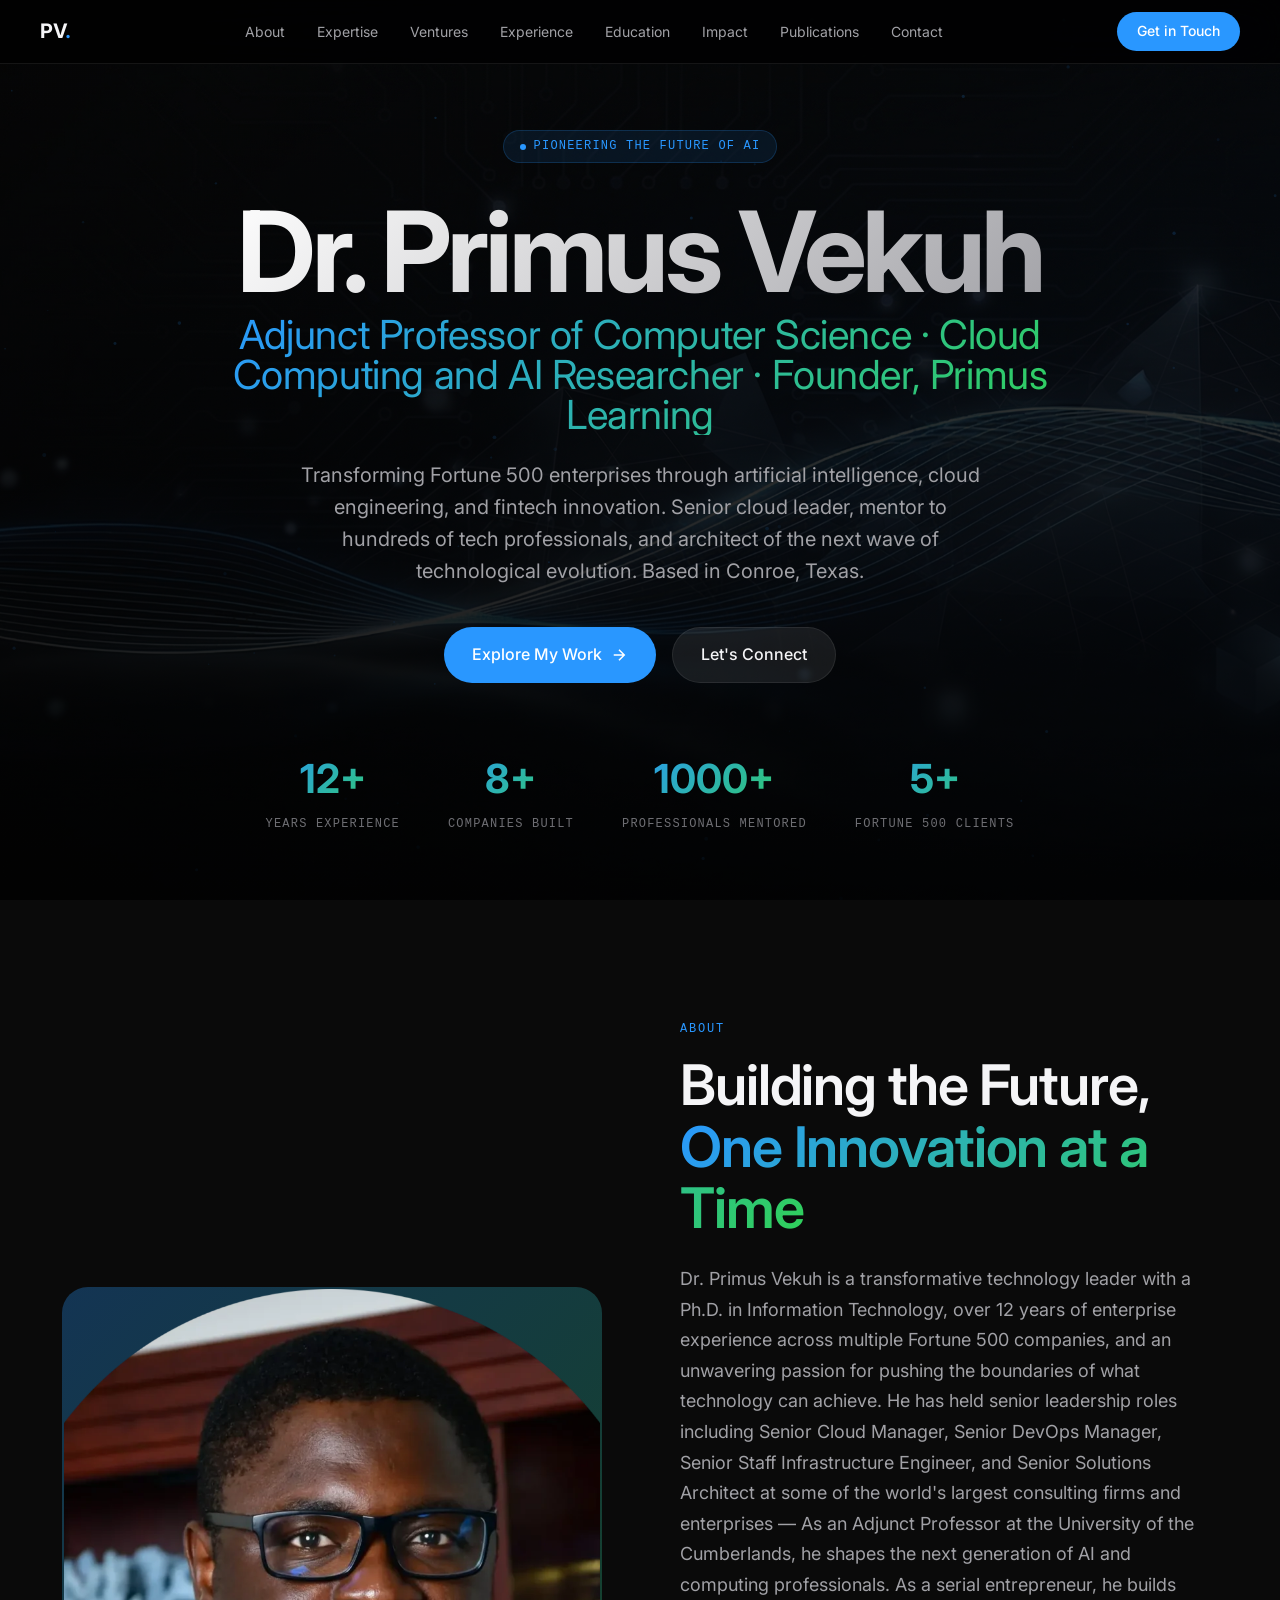
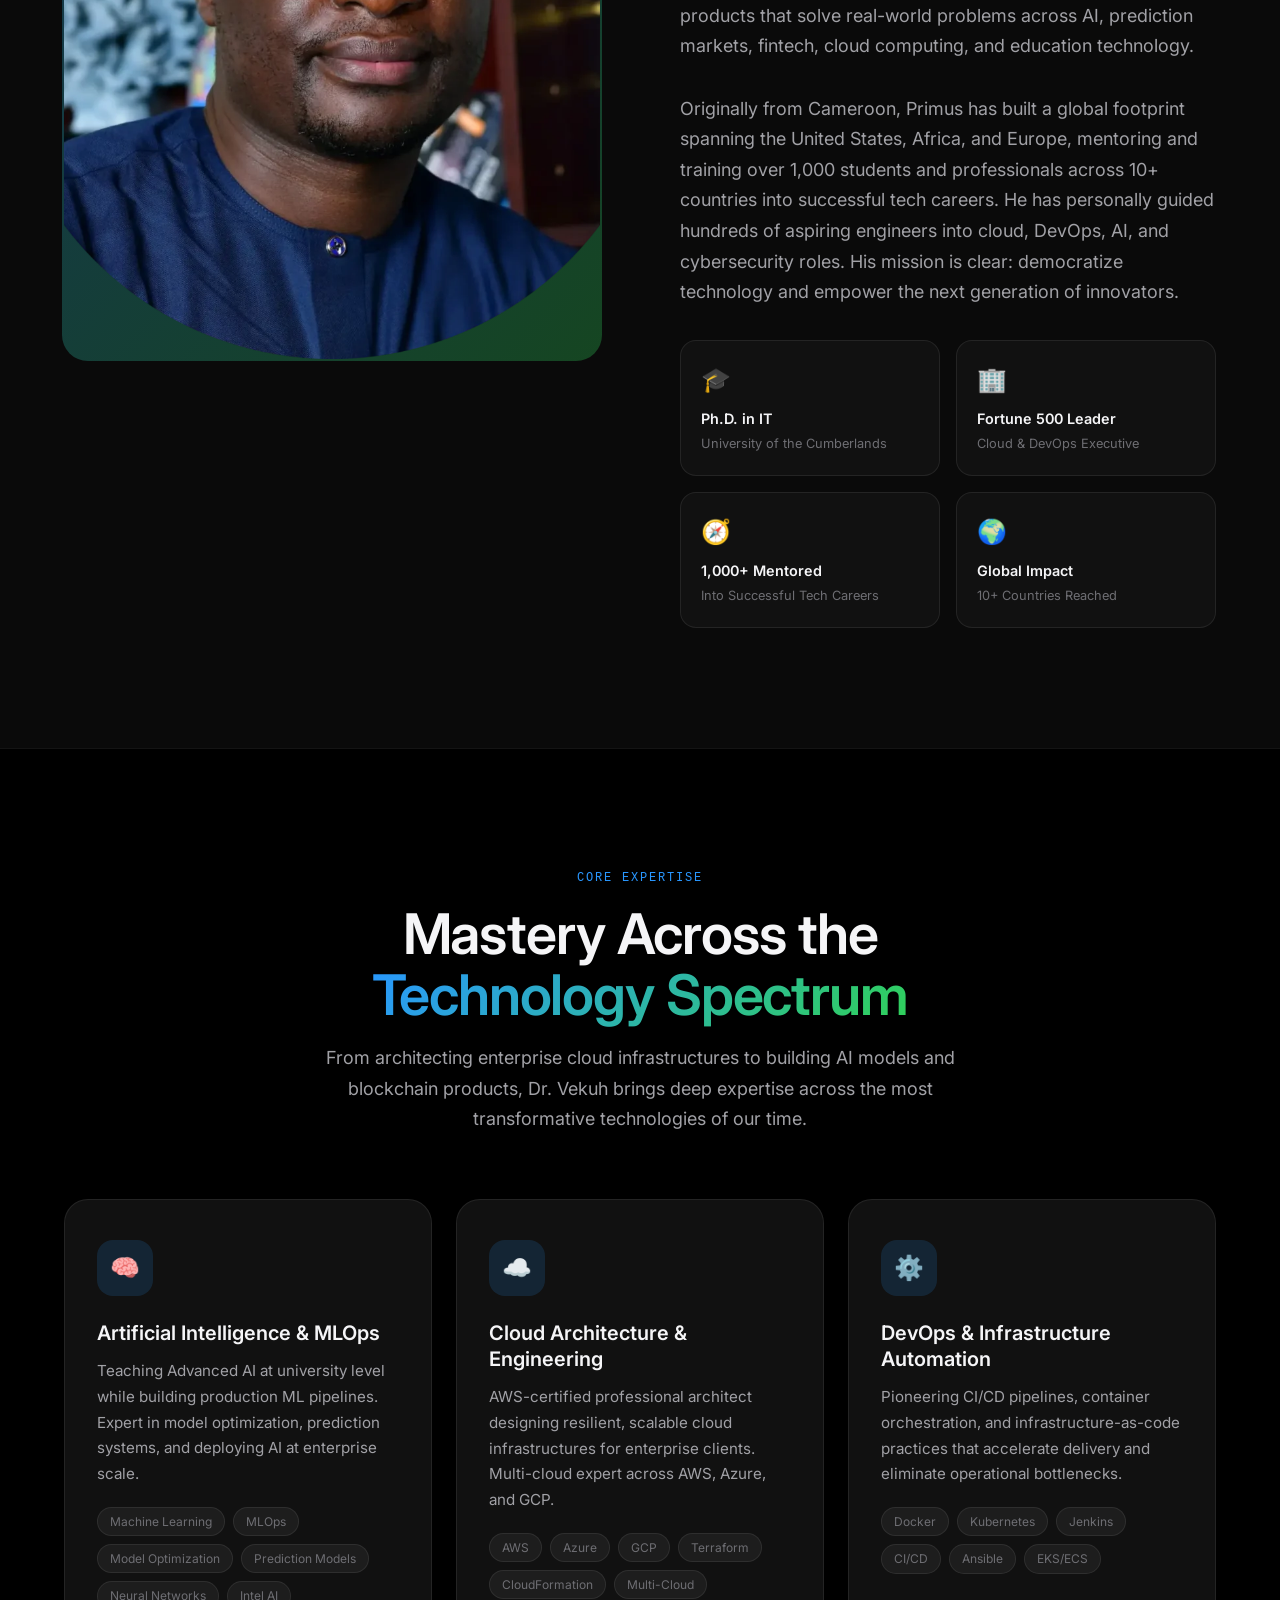
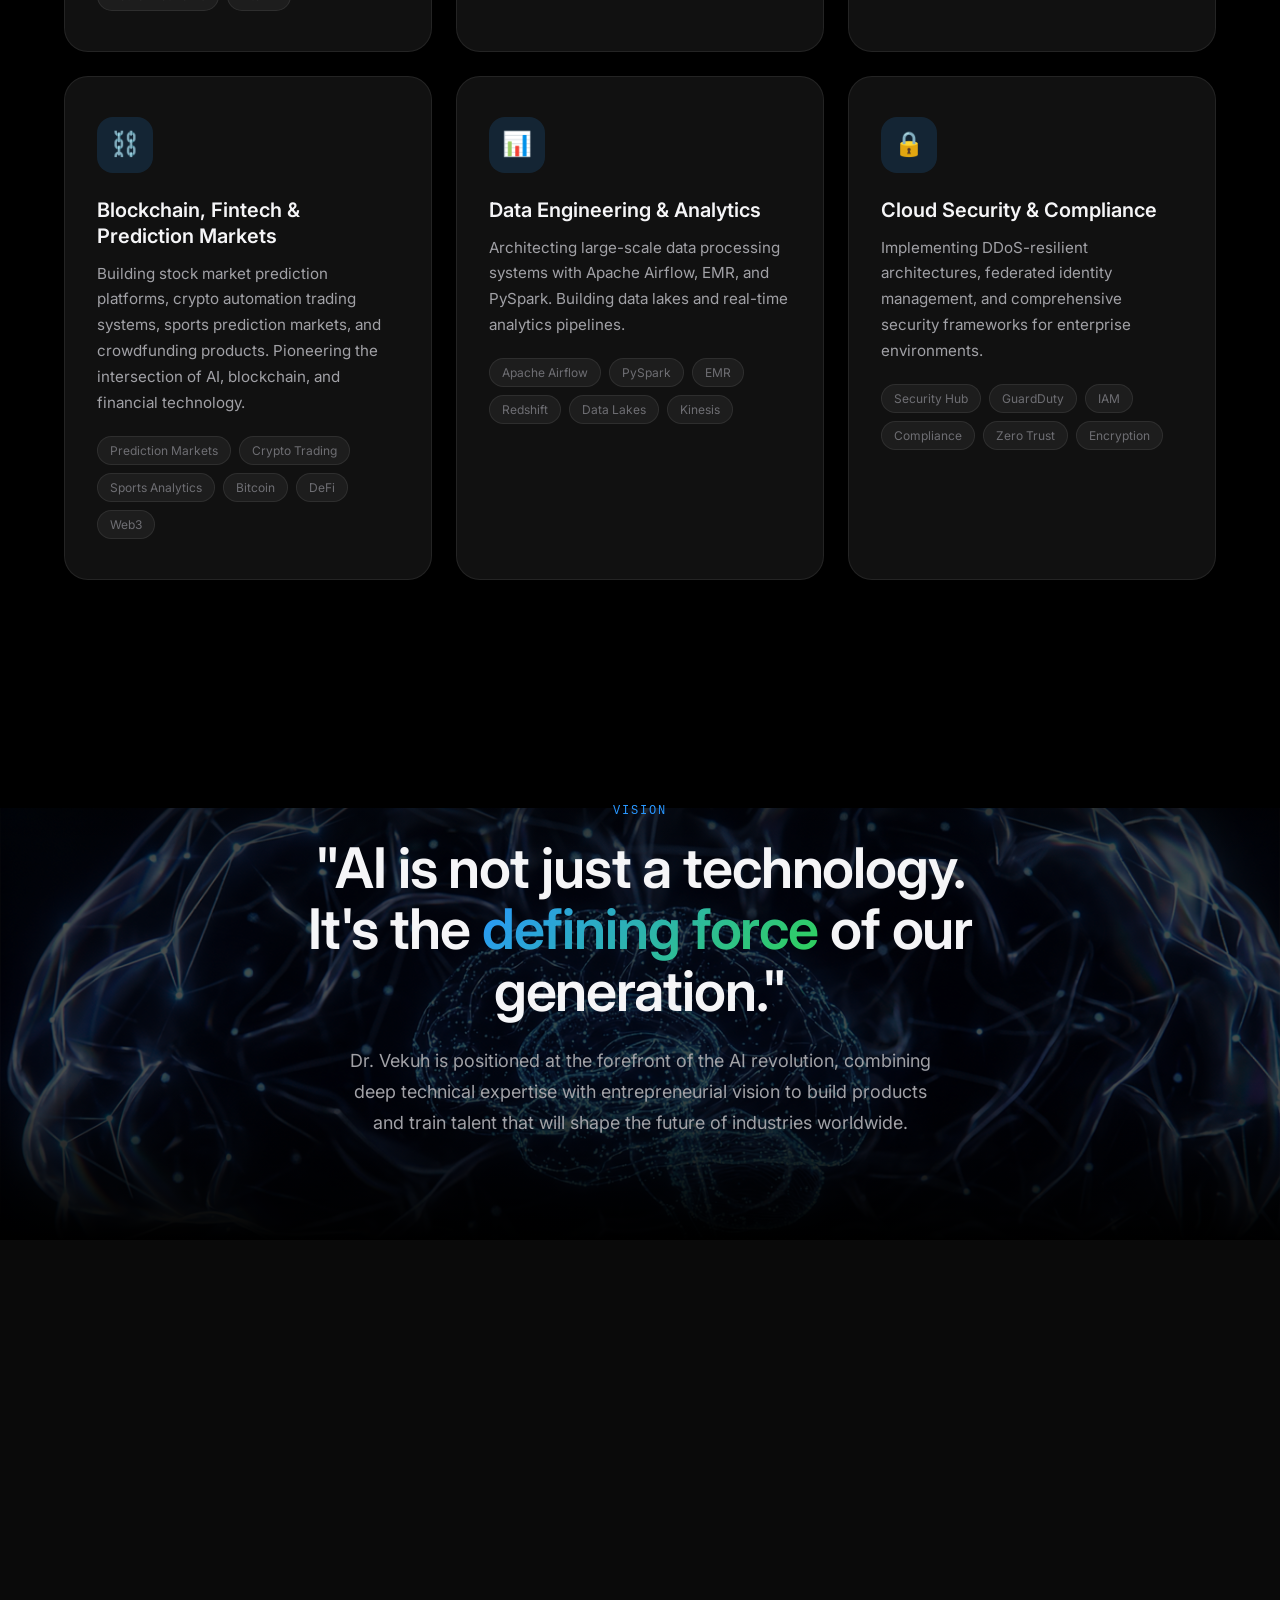
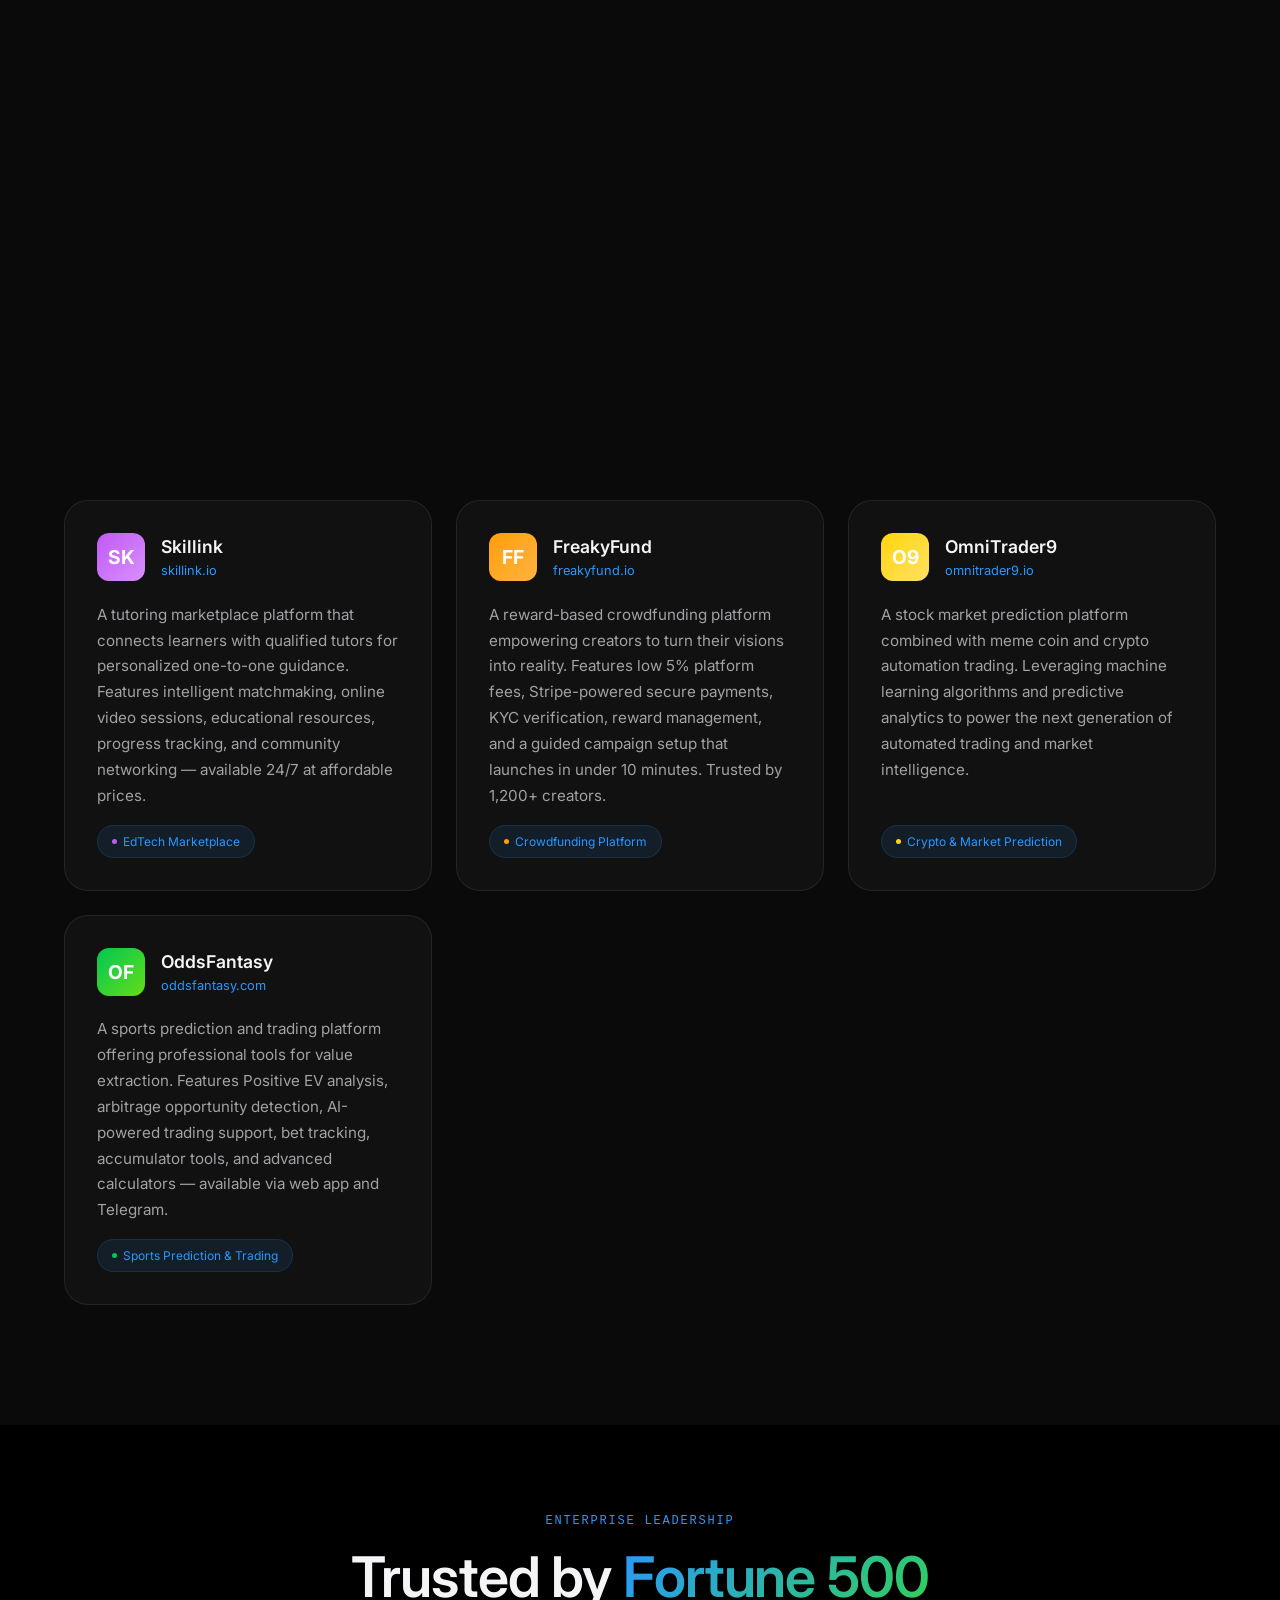
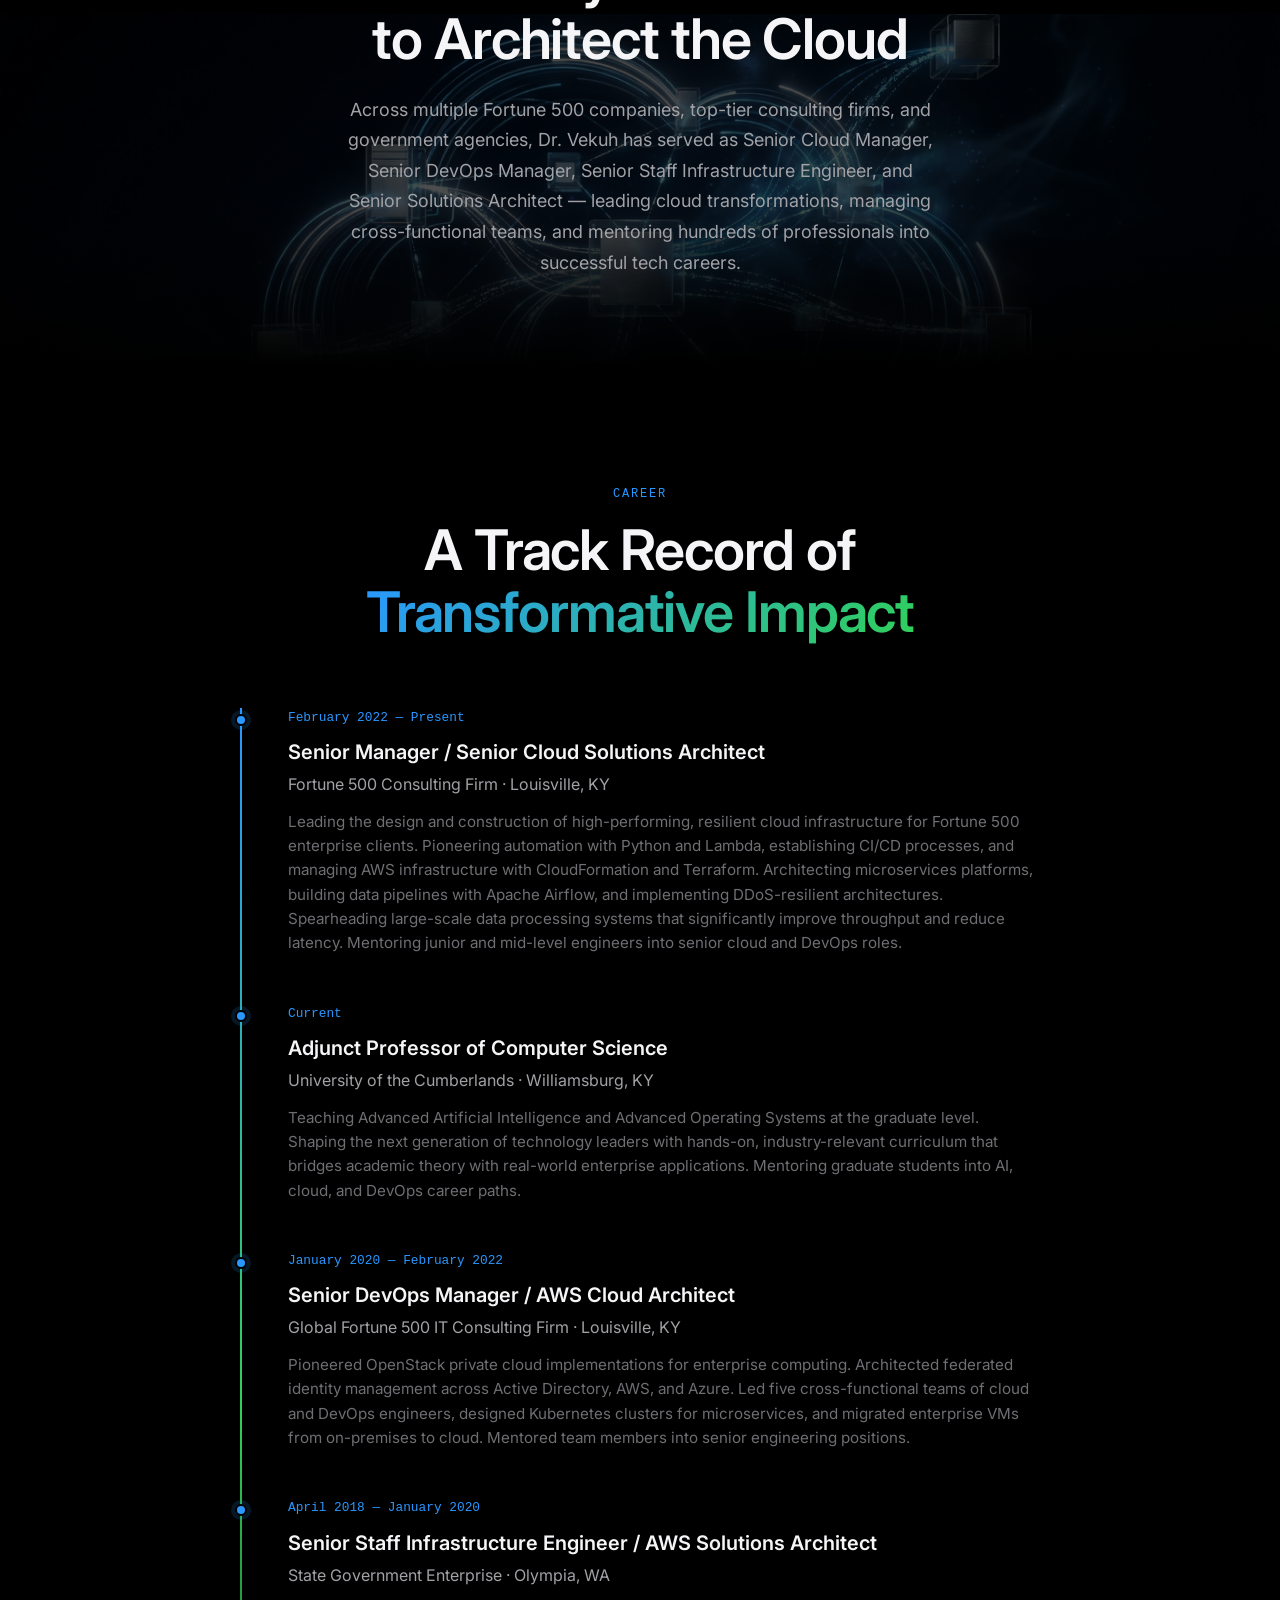
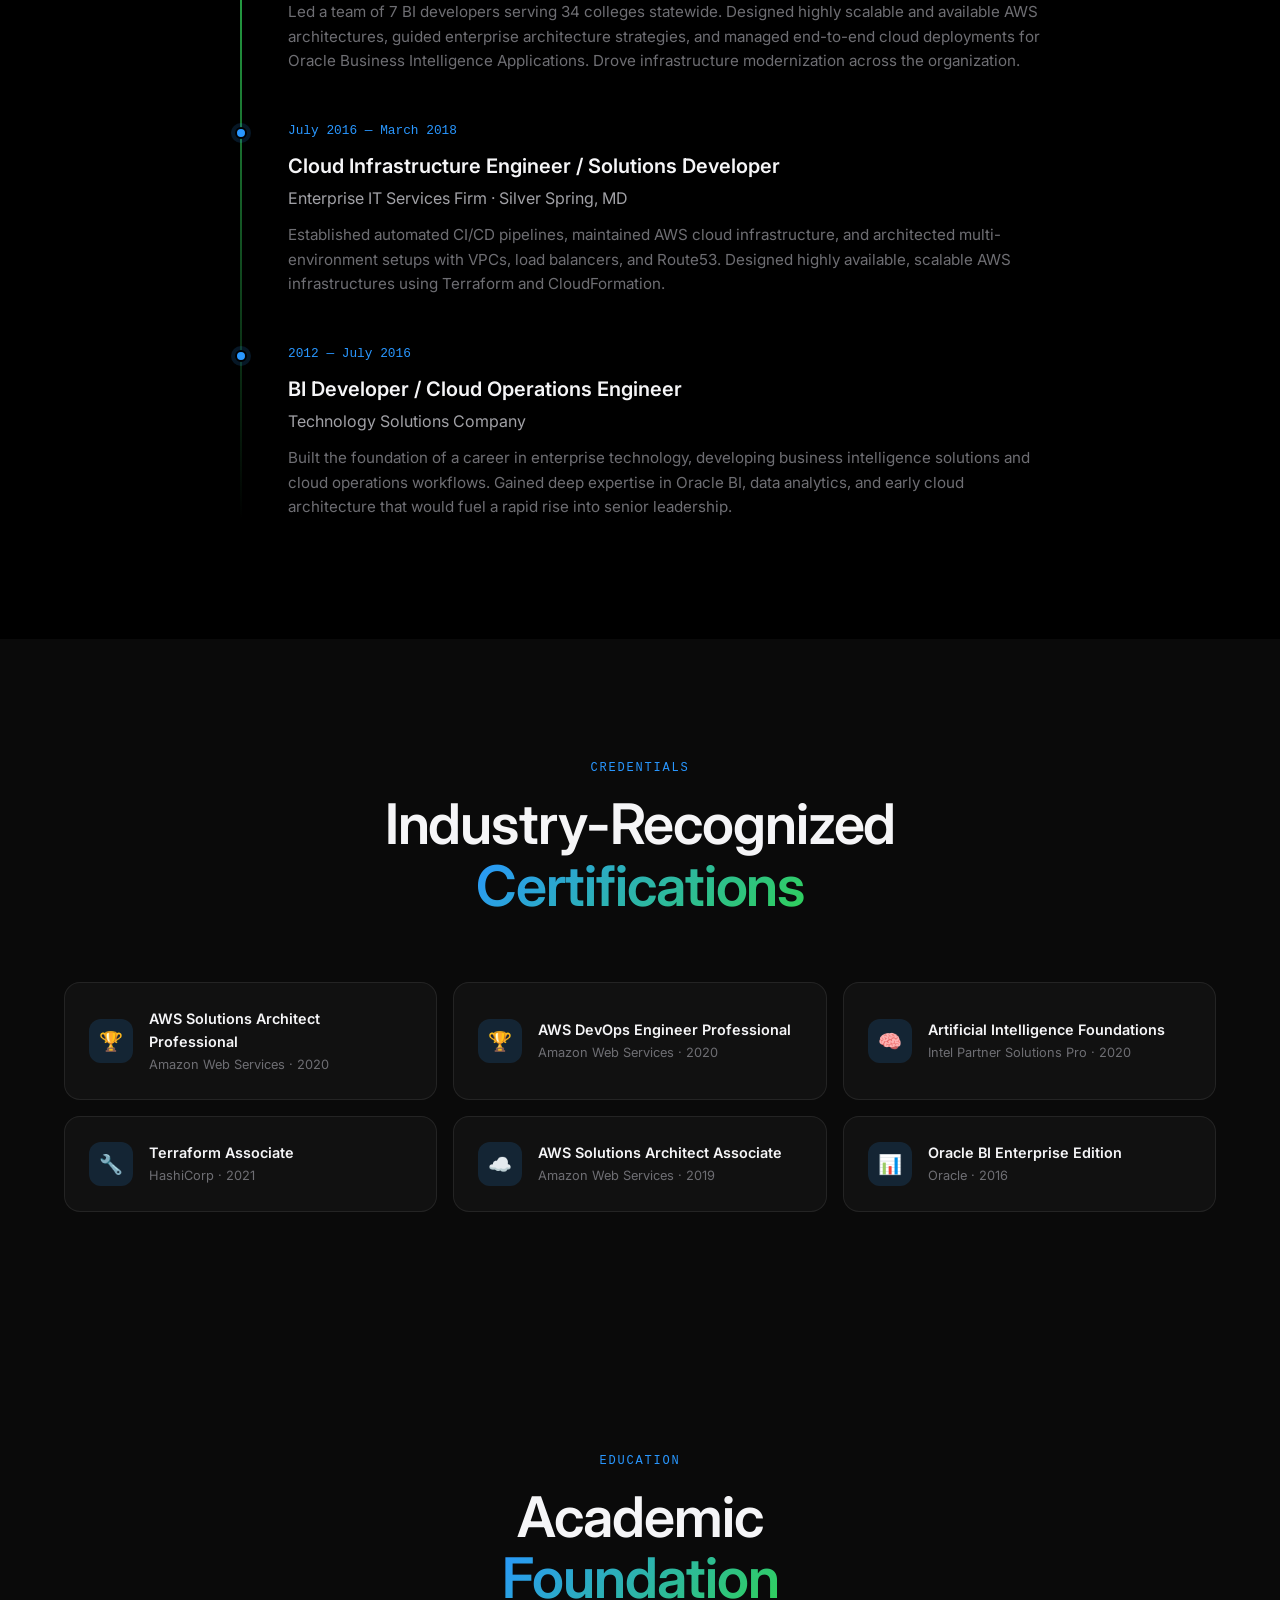
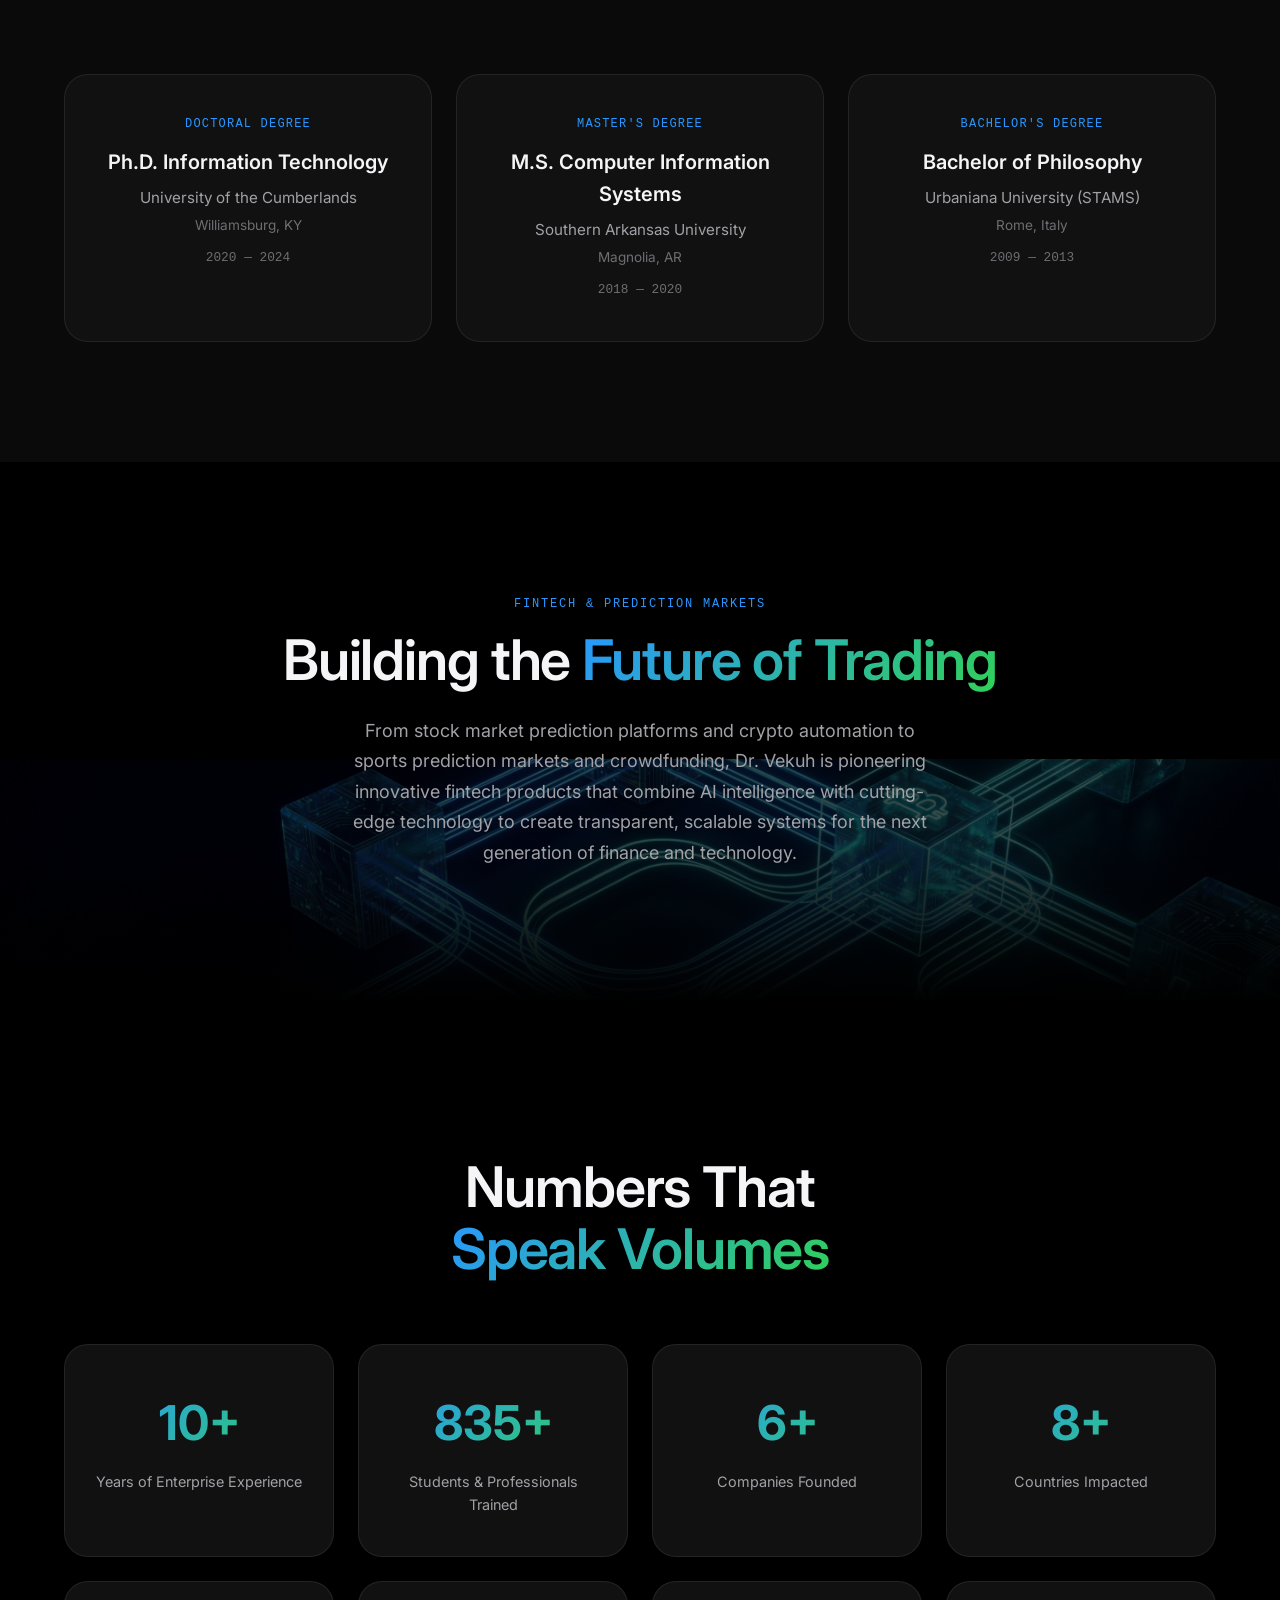
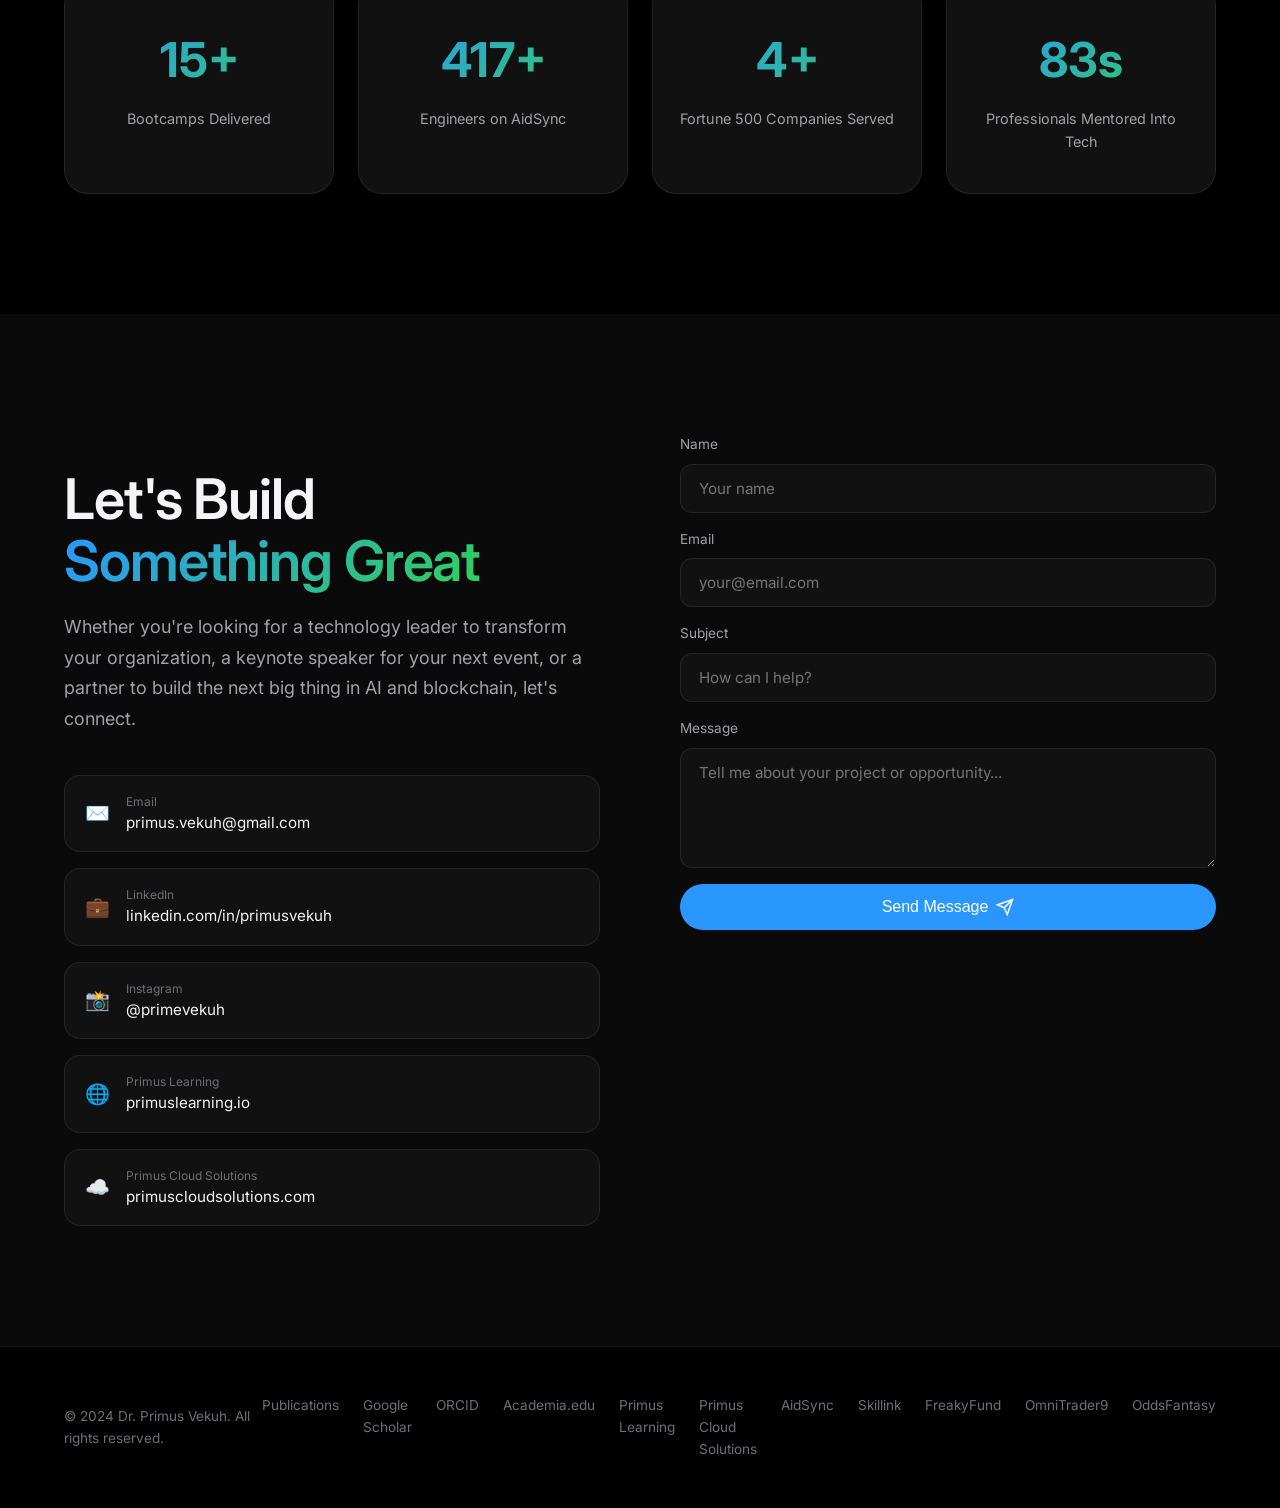
==== commit 2d3c5268: "Clean up public identity: Conroe, professor headline, publications page, profile links" ====
--- a/index.html
+++ b/index.html
@@ -3,11 +3,11 @@
 <head>
   <meta charset="UTF-8">
   <meta name="viewport" content="width=device-width, initial-scale=1.0">
-  <title>Dr. Primus Vekuh | AI Visionary, Cloud Architect & Serial Entrepreneur</title>
-  <meta name="description" content="Dr. Primus Vekuh is a visionary AI leader, cloud architect, and serial entrepreneur. Adjunct Professor at University of the Cumberlands, and founder of multiple tech companies transforming industries through AI, Cloud, and Blockchain.">
+  <title>Dr. Primus Vekuh | Adjunct Professor of Computer Science | Cloud Computing, AI and SME Technology Adoption Researcher</title>
+  <meta name="description" content="Dr. Primus Vekuh is an Adjunct Professor of Computer Science at the University of the Cumberlands (PhD, Information Technology, 2024) and founder of Primus Learning, based in Conroe, Texas. His research covers cloud computing, artificial intelligence and technology adoption in SMEs.">
   <meta name="keywords" content="Primus Vekuh, AI, Cloud Computing, DevOps, Blockchain, Machine Learning, Entrepreneur, University of the Cumberlands">
-  <meta property="og:title" content="Dr. Primus Vekuh | AI Visionary & Serial Entrepreneur">
-  <meta property="og:description" content="Pioneering the future of AI, Cloud Computing, and Blockchain. 12+ years transforming enterprises through cutting-edge technology.">
+  <meta property="og:title" content="Dr. Primus Vekuh | Adjunct Professor of Computer Science, University of the Cumberlands">
+  <meta property="og:description" content="Adjunct Professor of Computer Science at the University of the Cumberlands, founder of Primus Learning, based in Conroe, Texas. Research in cloud computing, AI and SME technology adoption.">
   <meta property="og:type" content="website">
   <link rel="preconnect" href="https://fonts.googleapis.com">
   <link rel="preconnect" href="https://fonts.gstatic.com" crossorigin>
@@ -21,6 +21,26 @@
   </style>
   <!-- Favicon -->
   <link rel="icon" type="image/svg+xml" href="data:image/svg+xml,<svg xmlns='http://www.w3.org/2000/svg' viewBox='0 0 100 100'><text y='.9em' font-size='90'>⚡</text></svg>">
+  <script type="application/ld+json">
+  {
+    "@context": "https://schema.org",
+    "@type": "Person",
+    "name": "Primus Vekuh",
+    "honorificPrefix": "Dr.",
+    "jobTitle": "Adjunct Professor of Computer Science",
+    "affiliation": {"@type": "CollegeOrUniversity", "name": "University of the Cumberlands"},
+    "alumniOf": {"@type": "CollegeOrUniversity", "name": "University of the Cumberlands"},
+    "address": {"@type": "PostalAddress", "addressLocality": "Conroe", "addressRegion": "TX", "addressCountry": "US"},
+    "url": "https://dr-primus-vekuh.io",
+    "image": "https://dr-primus-vekuh.io/images/primus-headshot.webp",
+    "knowsAbout": ["Cloud Computing", "Technology Adoption", "SMEs", "Artificial Intelligence", "Cameroon"],
+    "sameAs": [
+      "https://scholar.google.com/citations?user=ckS287cAAAAJ&hl=en",
+      "https://orcid.org/0009-0000-4151-695X",
+      "https://ucumberlands.academia.edu/PrimusVekuh"
+    ]
+  }
+  </script>
 </head>
 <body>
 
@@ -38,6 +58,7 @@
         <li><a href="#experience">Experience</a></li>
         <li><a href="#education">Education</a></li>
         <li><a href="#impact">Impact</a></li>
+        <li><a href="publications/">Publications</a></li>
         <li><a href="#contact">Contact</a></li>
       </ul>
       <a href="#contact" class="nav-cta">Get in Touch</a>
@@ -61,11 +82,11 @@
       </div>
       <h1 class="hero-title">
         <span class="name">Dr. Primus Vekuh</span>
-        <span class="role">AI Visionary &middot; Cloud Engineering Leader &middot; Serial Entrepreneur</span>
+        <span class="role">Adjunct Professor of Computer Science &middot; Cloud Computing and AI Researcher &middot; Founder, Primus Learning</span>
       </h1>
       <p class="hero-subtitle">
         Transforming Fortune 500 enterprises through artificial intelligence, cloud engineering, and fintech innovation. 
-        Senior cloud leader, mentor to hundreds of tech professionals, and architect of the next wave of technological evolution.
+        Senior cloud leader, mentor to hundreds of tech professionals, and architect of the next wave of technological evolution. Based in Conroe, Texas.
       </p>
       <div class="hero-actions">
         <a href="#ventures" class="btn btn-primary">
@@ -78,19 +99,19 @@
       </div>
       <div class="hero-stats">
         <div class="hero-stat">
-          <div class="number" data-count="12" data-suffix="+">0</div>
+          <div class="number" data-count="12" data-suffix="+">12+</div>
           <span class="label">Years Experience</span>
         </div>
         <div class="hero-stat">
-          <div class="number" data-count="8" data-suffix="+">0</div>
+          <div class="number" data-count="8" data-suffix="+">8+</div>
           <span class="label">Companies Built</span>
         </div>
         <div class="hero-stat">
-          <div class="number" data-count="1000" data-suffix="+">0</div>
+          <div class="number" data-count="1000" data-suffix="+">1,000+</div>
           <span class="label">Professionals Mentored</span>
         </div>
         <div class="hero-stat">
-          <div class="number" data-count="5" data-suffix="+">0</div>
+          <div class="number" data-count="5" data-suffix="+">5+</div>
           <span class="label">Fortune 500 Clients</span>
         </div>
       </div>
@@ -678,35 +699,35 @@
 
       <div class="impact-grid">
         <div class="impact-card reveal">
-          <div class="impact-number" data-count="12" data-suffix="+">0</div>
+          <div class="impact-number" data-count="12" data-suffix="+">12+</div>
           <div class="impact-label">Years of Enterprise Experience</div>
         </div>
         <div class="impact-card reveal reveal-delay-1">
-          <div class="impact-number" data-count="1000" data-suffix="+">0</div>
+          <div class="impact-number" data-count="1000" data-suffix="+">1,000+</div>
           <div class="impact-label">Students & Professionals Trained</div>
         </div>
         <div class="impact-card reveal reveal-delay-2">
-          <div class="impact-number" data-count="8" data-suffix="+">0</div>
+          <div class="impact-number" data-count="8" data-suffix="+">8+</div>
           <div class="impact-label">Companies Founded</div>
         </div>
         <div class="impact-card reveal reveal-delay-3">
-          <div class="impact-number" data-count="10" data-suffix="+">0</div>
+          <div class="impact-number" data-count="10" data-suffix="+">10+</div>
           <div class="impact-label">Countries Impacted</div>
         </div>
         <div class="impact-card reveal">
-          <div class="impact-number" data-count="18" data-suffix="+">0</div>
+          <div class="impact-number" data-count="18" data-suffix="+">18+</div>
           <div class="impact-label">Bootcamps Delivered</div>
         </div>
         <div class="impact-card reveal reveal-delay-1">
-          <div class="impact-number" data-count="500" data-suffix="+">0</div>
+          <div class="impact-number" data-count="500" data-suffix="+">500+</div>
           <div class="impact-label">Engineers on AidSync</div>
         </div>
         <div class="impact-card reveal reveal-delay-2">
-          <div class="impact-number" data-count="5" data-suffix="+">0</div>
+          <div class="impact-number" data-count="5" data-suffix="+">5+</div>
           <div class="impact-label">Fortune 500 Companies Served</div>
         </div>
         <div class="impact-card reveal reveal-delay-3">
-          <div class="impact-number" data-count="100" data-suffix="s">0</div>
+          <div class="impact-number" data-count="100" data-suffix="s">100s</div>
           <div class="impact-label">Professionals Mentored Into Tech</div>
         </div>
       </div>
@@ -798,6 +819,10 @@
           &copy; 2024 Dr. Primus Vekuh. All rights reserved.
         </div>
         <div class="footer-links">
+          <a href="publications/">Publications</a>
+          <a href="https://scholar.google.com/citations?user=ckS287cAAAAJ&hl=en" target="_blank">Google Scholar</a>
+          <a href="https://orcid.org/0009-0000-4151-695X" target="_blank">ORCID</a>
+          <a href="https://ucumberlands.academia.edu/PrimusVekuh" target="_blank">Academia.edu</a>
           <a href="https://primuslearning.io" target="_blank">Primus Learning</a>
           <a href="https://www.primuscloudsolutions.com" target="_blank">Primus Cloud Solutions</a>
           <a href="https://aidsync.io" target="_blank">AidSync</a>
